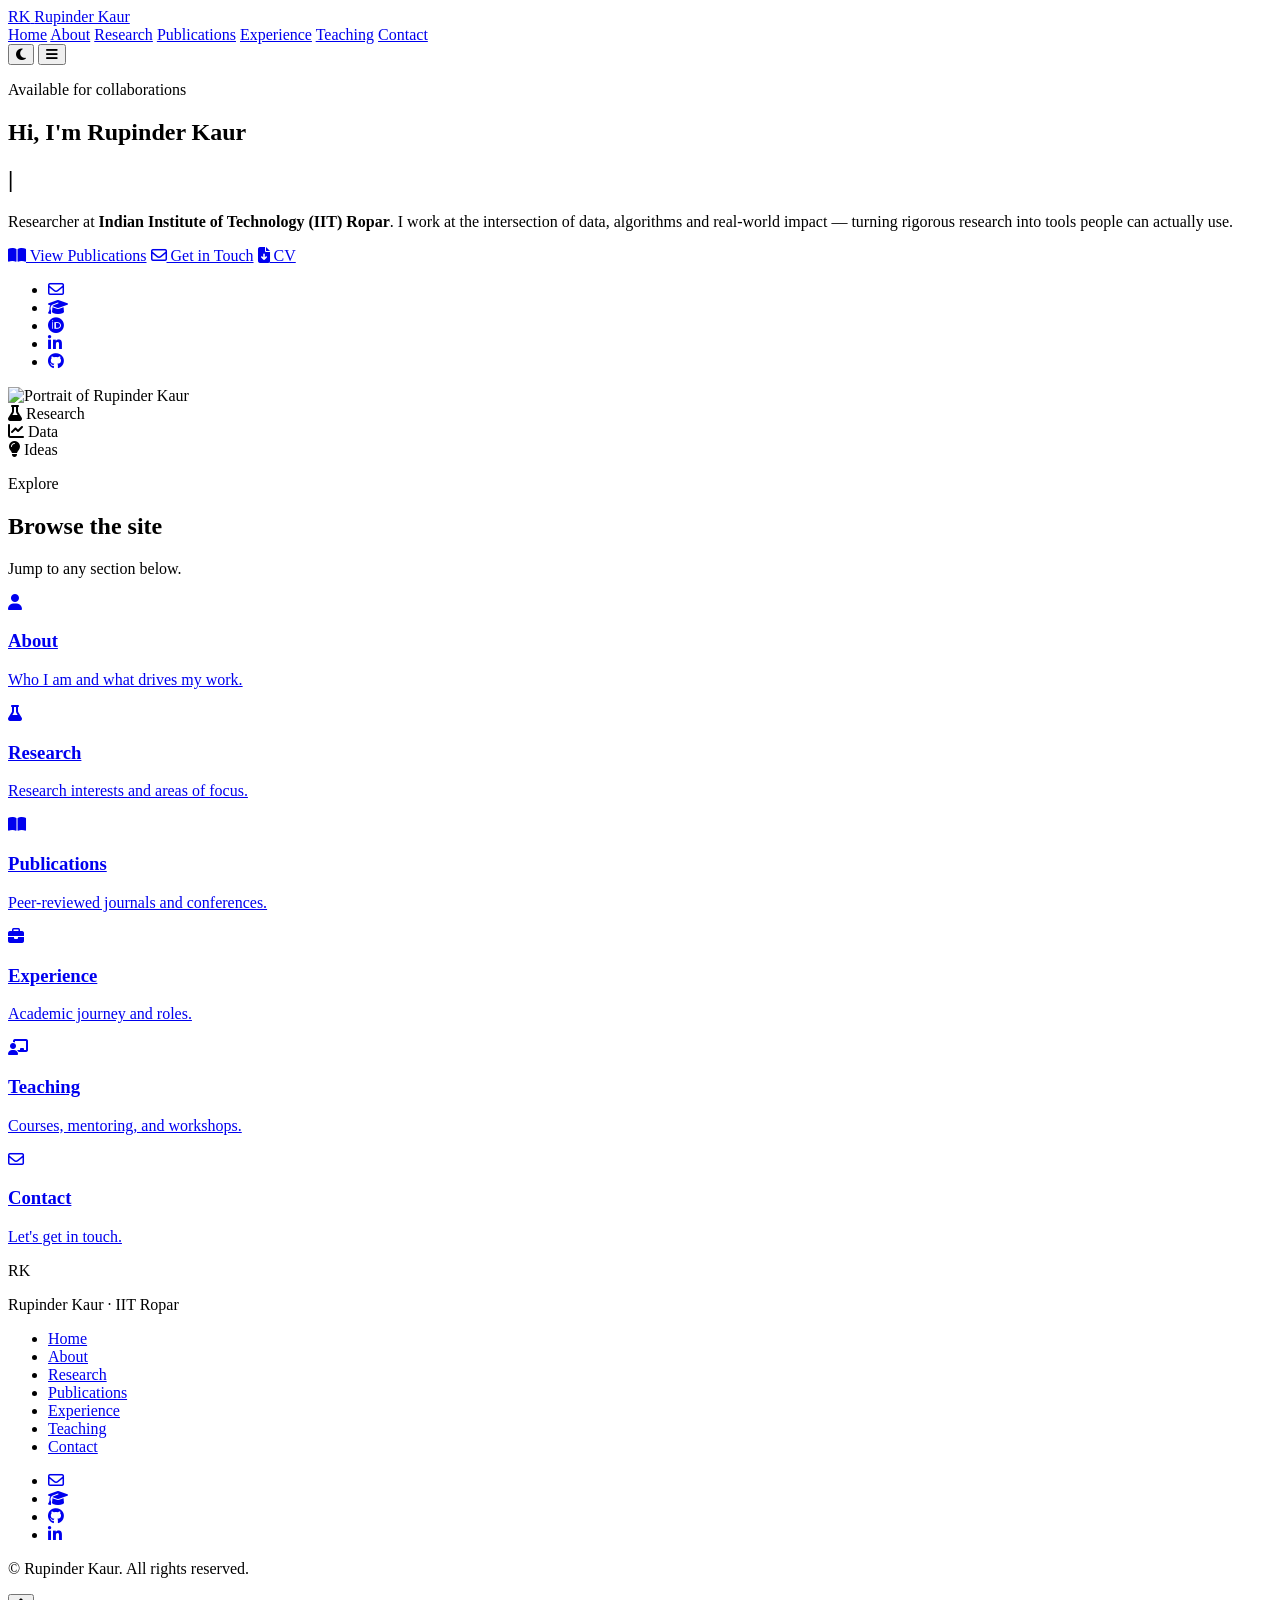
==== index.html @ 6a8b0ad9 "Add files via upload" ====
<!DOCTYPE html>
<html lang="en">
<head>
  <meta charset="UTF-8" />
  <meta name="viewport" content="width=device-width, initial-scale=1.0" />
  <meta name="description" content="Rupinder Kaur — Researcher at IIT Ropar. Home page." />
  <meta name="author" content="Rupinder Kaur" />
  <meta name="theme-color" content="#0b1220" />
  <title>Rupinder Kaur — Researcher, IIT Ropar</title>

  <link rel="icon" type="image/svg+xml" href="assets/favicon.svg" />
  <link rel="preconnect" href="https://fonts.googleapis.com" />
  <link rel="preconnect" href="https://fonts.gstatic.com" crossorigin />
  <link href="https://fonts.googleapis.com/css2?family=Inter:wght@300;400;500;600;700;800&family=Space+Grotesk:wght@500;600;700&family=JetBrains+Mono:wght@400;500&display=swap" rel="stylesheet" />
  <link rel="stylesheet" href="https://cdnjs.cloudflare.com/ajax/libs/font-awesome/6.5.1/css/all.min.css" />
  <link rel="stylesheet" href="css/style.css" />
</head>
<body data-page="home">
  <div class="bg-orbs" aria-hidden="true">
    <span class="orb orb-1"></span>
    <span class="orb orb-2"></span>
    <span class="orb orb-3"></span>
  </div>

  <header class="navbar" id="navbar">
    <div class="nav-container">
      <a href="index.html" class="brand">
        <span class="brand-mark">RK</span>
        <span class="brand-text">Rupinder&nbsp;Kaur</span>
      </a>
      <nav class="nav-links" id="navLinks" aria-label="Primary">
        <a href="index.html" class="nav-link active">Home</a>
        <a href="about.html" class="nav-link">About</a>
        <a href="research.html" class="nav-link">Research</a>
        <a href="publications.html" class="nav-link">Publications</a>
        <a href="experience.html" class="nav-link">Experience</a>
        <a href="teaching.html" class="nav-link">Teaching</a>
        <a href="contact.html" class="nav-link">Contact</a>
      </nav>
      <div class="nav-actions">
        <button class="icon-btn" id="themeToggle" aria-label="Toggle theme" title="Toggle theme">
          <i class="fa-solid fa-moon"></i>
        </button>
        <button class="icon-btn menu-btn" id="menuBtn" aria-label="Open menu" aria-expanded="false">
          <i class="fa-solid fa-bars"></i>
        </button>
      </div>
    </div>
  </header>

  <main>
    <section id="home" class="hero">
      <div class="hero-inner">
        <div class="hero-text" data-animate="fade-up">
          <p class="eyebrow"><span class="dot"></span> Available for collaborations</p>
          <h1 class="hero-title">Hi, I'm <span class="gradient-text">Rupinder Kaur</span></h1>
          <h2 class="hero-role"><span id="typed"></span><span class="cursor">|</span></h2>
          <p class="hero-desc">
            Researcher at <strong>Indian Institute of Technology (IIT) Ropar</strong>.
            I work at the intersection of data, algorithms and real-world impact —
            turning rigorous research into tools people can actually use.
          </p>
          <div class="hero-cta">
            <a href="publications.html" class="btn btn-primary"><i class="fa-solid fa-book-open"></i> View Publications</a>
            <a href="contact.html" class="btn btn-ghost"><i class="fa-regular fa-envelope"></i> Get in Touch</a>
            <a href="assets/cv.pdf" class="btn btn-ghost" target="_blank" rel="noopener"><i class="fa-solid fa-file-arrow-down"></i> CV</a>
          </div>
          <ul class="hero-socials" aria-label="Social links">
            <li><a href="mailto:rupinder.kaur@iitrpr.ac.in" aria-label="Email"><i class="fa-regular fa-envelope"></i></a></li>
            <li><a href="https://scholar.google.com/" target="_blank" rel="noopener" aria-label="Google Scholar"><i class="fa-solid fa-graduation-cap"></i></a></li>
            <li><a href="https://orcid.org/" target="_blank" rel="noopener" aria-label="ORCID"><i class="fa-brands fa-orcid"></i></a></li>
            <li><a href="https://www.linkedin.com/" target="_blank" rel="noopener" aria-label="LinkedIn"><i class="fa-brands fa-linkedin-in"></i></a></li>
            <li><a href="https://github.com/rupiinder-kaur" target="_blank" rel="noopener" aria-label="GitHub"><i class="fa-brands fa-github"></i></a></li>
          </ul>
        </div>
        <div class="hero-visual" data-animate="fade-left">
          <div class="avatar-wrap">
            <div class="avatar-ring"></div>
            <div class="avatar">
              <img src="assets/profile.svg" alt="Portrait of Rupinder Kaur" />
            </div>
            <div class="floating-badge badge-1"><i class="fa-solid fa-flask"></i> Research</div>
            <div class="floating-badge badge-2"><i class="fa-solid fa-chart-line"></i> Data</div>
            <div class="floating-badge badge-3"><i class="fa-solid fa-lightbulb"></i> Ideas</div>
          </div>
        </div>
      </div>
      <a href="about.html" class="scroll-indicator" aria-label="Go to About"><span></span></a>
    </section>

    <section class="section">
      <div class="container">
        <header class="section-head" data-animate="fade-up">
          <p class="section-eyebrow">Explore</p>
          <h2 class="section-title">Browse the site</h2>
          <p class="section-sub">Jump to any section below.</p>
        </header>
        <div class="cards-grid">
          <a class="card nav-card" href="about.html" data-animate="fade-up">
            <div class="card-icon"><i class="fa-solid fa-user"></i></div>
            <h3>About</h3>
            <p>Who I am and what drives my work.</p>
          </a>
          <a class="card nav-card" href="research.html" data-animate="fade-up" data-delay="80">
            <div class="card-icon"><i class="fa-solid fa-flask"></i></div>
            <h3>Research</h3>
            <p>Research interests and areas of focus.</p>
          </a>
          <a class="card nav-card" href="publications.html" data-animate="fade-up" data-delay="160">
            <div class="card-icon"><i class="fa-solid fa-book-open"></i></div>
            <h3>Publications</h3>
            <p>Peer-reviewed journals and conferences.</p>
          </a>
          <a class="card nav-card" href="experience.html" data-animate="fade-up" data-delay="240">
            <div class="card-icon"><i class="fa-solid fa-briefcase"></i></div>
            <h3>Experience</h3>
            <p>Academic journey and roles.</p>
          </a>
          <a class="card nav-card" href="teaching.html" data-animate="fade-up" data-delay="320">
            <div class="card-icon"><i class="fa-solid fa-chalkboard-user"></i></div>
            <h3>Teaching</h3>
            <p>Courses, mentoring, and workshops.</p>
          </a>
          <a class="card nav-card" href="contact.html" data-animate="fade-up" data-delay="400">
            <div class="card-icon"><i class="fa-regular fa-envelope"></i></div>
            <h3>Contact</h3>
            <p>Let's get in touch.</p>
          </a>
        </div>
      </div>
    </section>
  </main>

  <footer class="footer">
    <div class="container footer-inner">
      <div class="footer-brand">
        <span class="brand-mark">RK</span>
        <p>Rupinder Kaur · IIT Ropar</p>
      </div>
      <ul class="footer-links">
        <li><a href="index.html">Home</a></li>
        <li><a href="about.html">About</a></li>
        <li><a href="research.html">Research</a></li>
        <li><a href="publications.html">Publications</a></li>
        <li><a href="experience.html">Experience</a></li>
        <li><a href="teaching.html">Teaching</a></li>
        <li><a href="contact.html">Contact</a></li>
      </ul>
      <ul class="footer-socials" aria-label="Social">
        <li><a href="mailto:rupinder.kaur@iitrpr.ac.in" aria-label="Email"><i class="fa-regular fa-envelope"></i></a></li>
        <li><a href="https://scholar.google.com/" target="_blank" rel="noopener" aria-label="Google Scholar"><i class="fa-solid fa-graduation-cap"></i></a></li>
        <li><a href="https://github.com/rupiinder-kaur" target="_blank" rel="noopener" aria-label="GitHub"><i class="fa-brands fa-github"></i></a></li>
        <li><a href="https://www.linkedin.com/" target="_blank" rel="noopener" aria-label="LinkedIn"><i class="fa-brands fa-linkedin-in"></i></a></li>
      </ul>
      <p class="copyright">&copy; <span id="year"></span> Rupinder Kaur. All rights reserved.</p>
    </div>
  </footer>

  <button class="to-top" id="toTop" aria-label="Back to top"><i class="fa-solid fa-arrow-up"></i></button>
  <script src="js/main.js"></script>
</body>
</html>
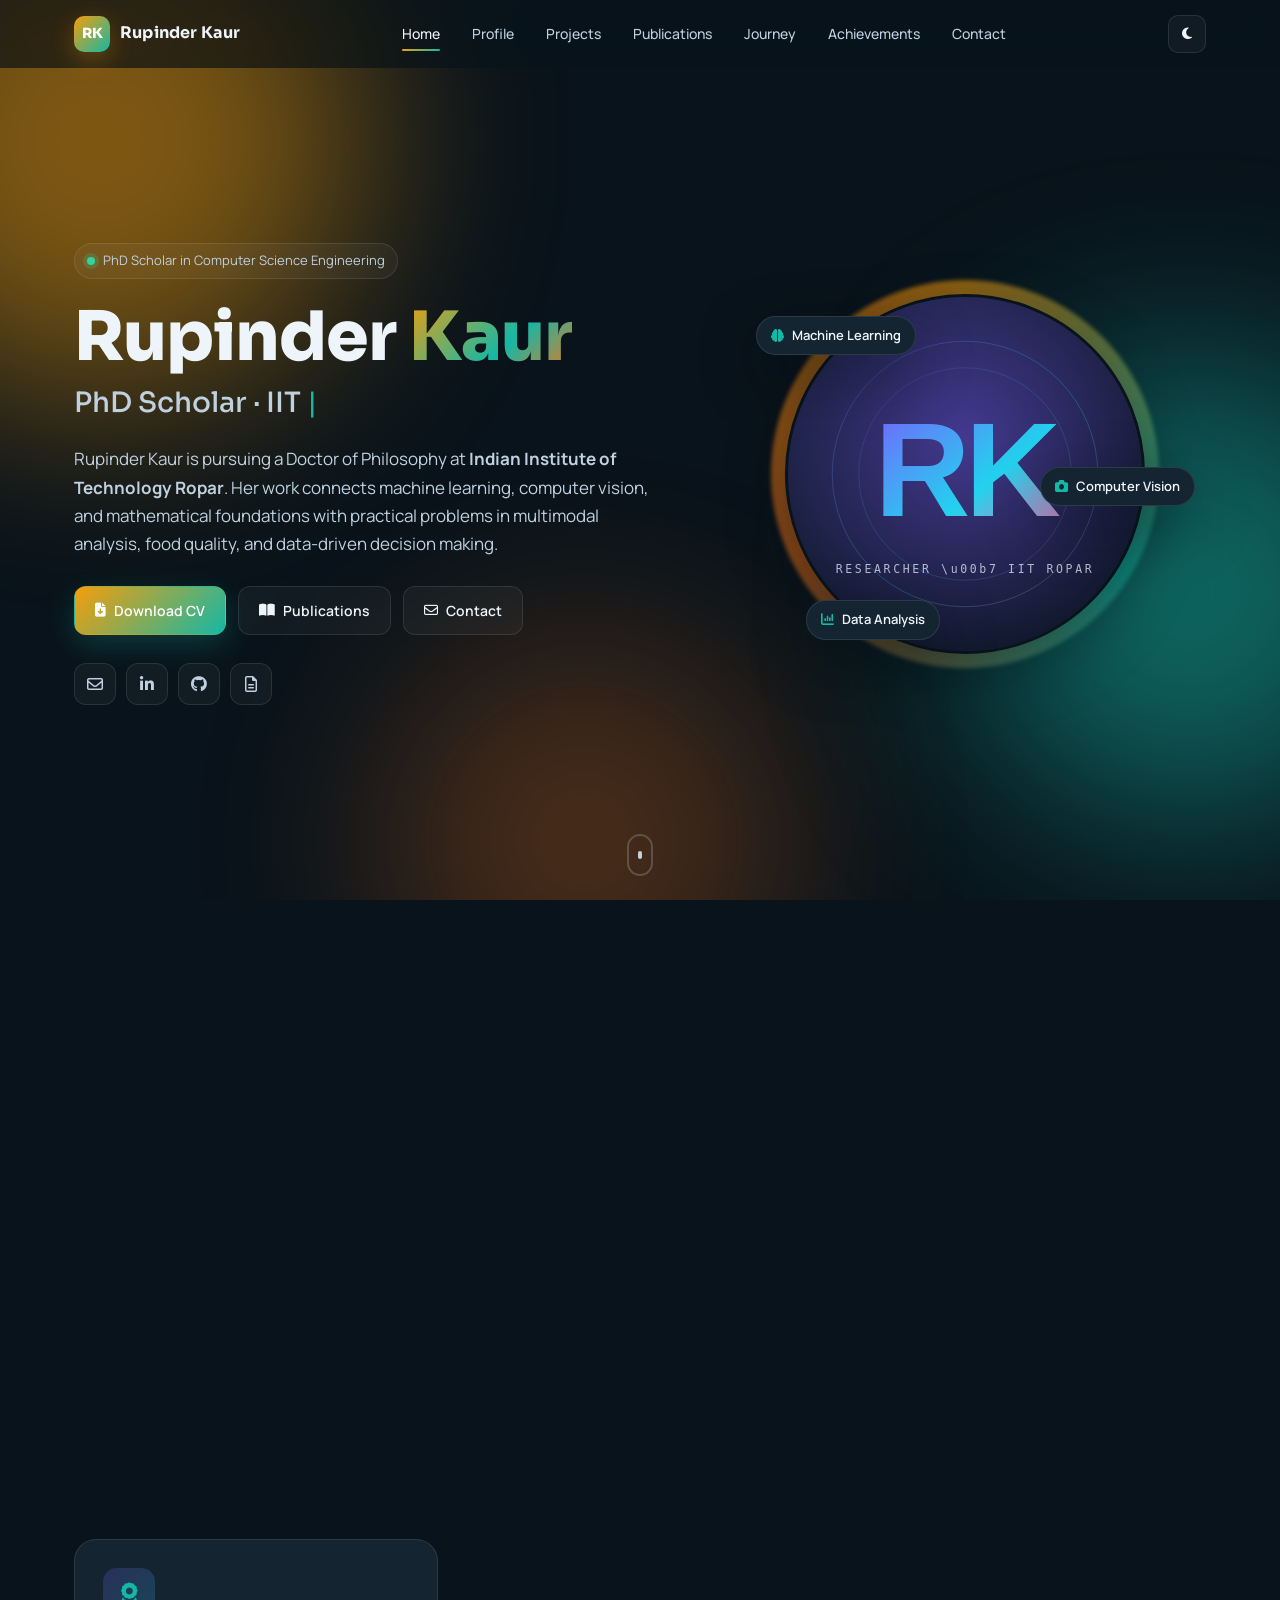
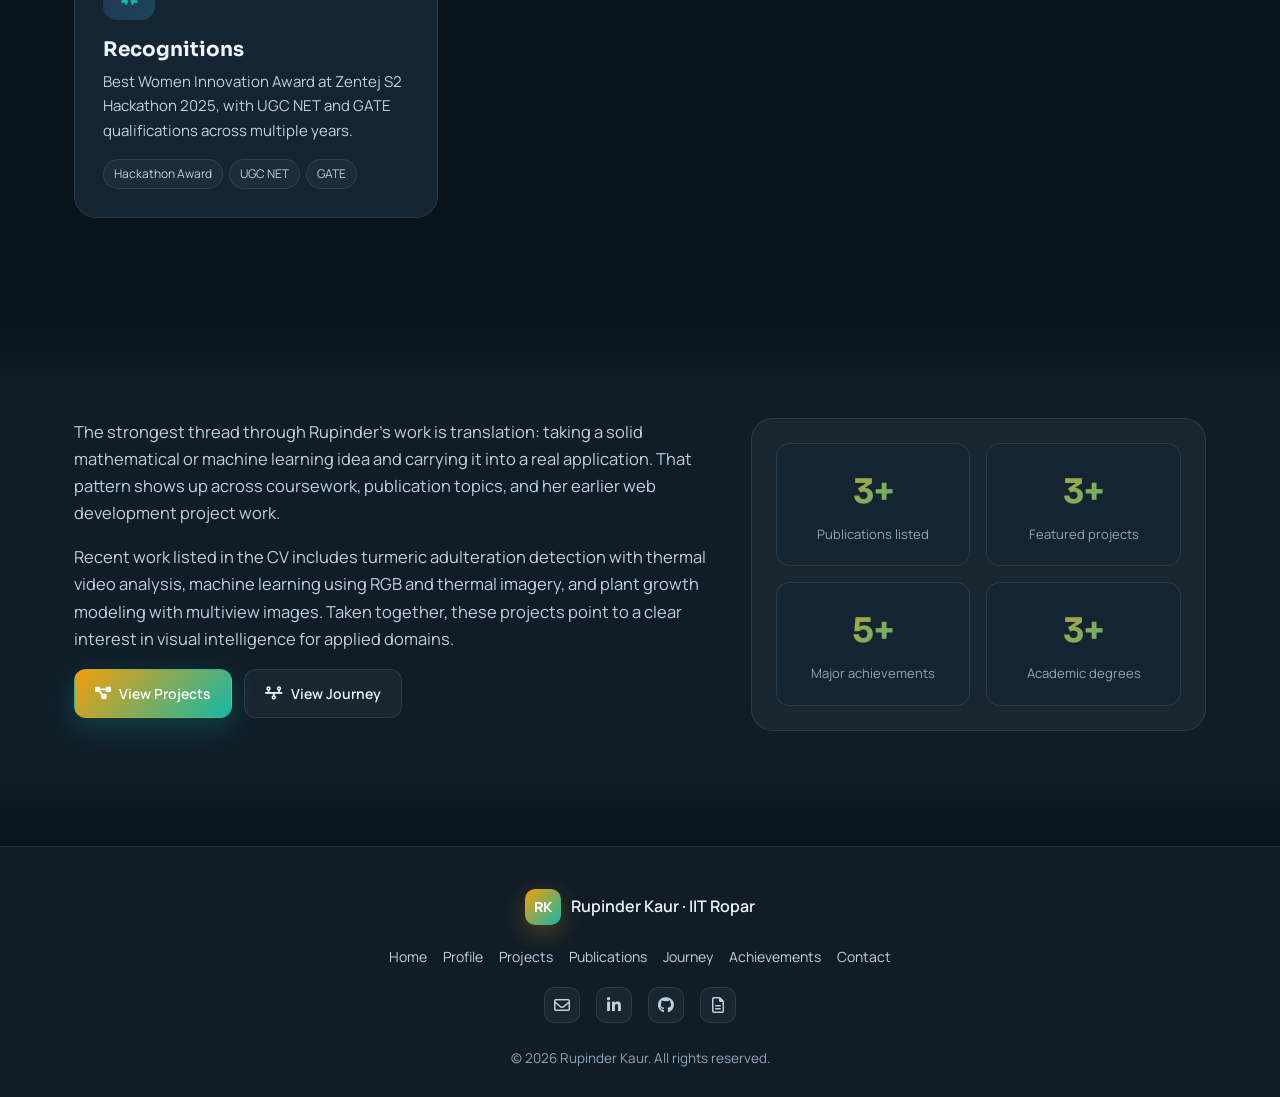
==== commit 0e1bac50: "Rebuild site content from updated CV" ====
--- a/index.html
+++ b/index.html
@@ -1,162 +1,197 @@
-<!DOCTYPE html>
-<html lang="en">
-<head>
-  <meta charset="UTF-8" />
-  <meta name="viewport" content="width=device-width, initial-scale=1.0" />
-  <meta name="description" content="Rupinder Kaur — Researcher at IIT Ropar. Home page." />
-  <meta name="author" content="Rupinder Kaur" />
-  <meta name="theme-color" content="#0b1220" />
-  <title>Rupinder Kaur — Researcher, IIT Ropar</title>
-
-  <link rel="icon" type="image/svg+xml" href="assets/favicon.svg" />
-  <link rel="preconnect" href="https://fonts.googleapis.com" />
-  <link rel="preconnect" href="https://fonts.gstatic.com" crossorigin />
-  <link href="https://fonts.googleapis.com/css2?family=Inter:wght@300;400;500;600;700;800&family=Space+Grotesk:wght@500;600;700&family=JetBrains+Mono:wght@400;500&display=swap" rel="stylesheet" />
-  <link rel="stylesheet" href="https://cdnjs.cloudflare.com/ajax/libs/font-awesome/6.5.1/css/all.min.css" />
-  <link rel="stylesheet" href="css/style.css" />
-</head>
-<body data-page="home">
-  <div class="bg-orbs" aria-hidden="true">
-    <span class="orb orb-1"></span>
-    <span class="orb orb-2"></span>
-    <span class="orb orb-3"></span>
-  </div>
-
-  <header class="navbar" id="navbar">
-    <div class="nav-container">
-      <a href="index.html" class="brand">
-        <span class="brand-mark">RK</span>
-        <span class="brand-text">Rupinder&nbsp;Kaur</span>
-      </a>
-      <nav class="nav-links" id="navLinks" aria-label="Primary">
-        <a href="index.html" class="nav-link active">Home</a>
-        <a href="about.html" class="nav-link">About</a>
-        <a href="research.html" class="nav-link">Research</a>
-        <a href="publications.html" class="nav-link">Publications</a>
-        <a href="experience.html" class="nav-link">Experience</a>
-        <a href="teaching.html" class="nav-link">Teaching</a>
-        <a href="contact.html" class="nav-link">Contact</a>
-      </nav>
-      <div class="nav-actions">
-        <button class="icon-btn" id="themeToggle" aria-label="Toggle theme" title="Toggle theme">
-          <i class="fa-solid fa-moon"></i>
-        </button>
-        <button class="icon-btn menu-btn" id="menuBtn" aria-label="Open menu" aria-expanded="false">
-          <i class="fa-solid fa-bars"></i>
-        </button>
-      </div>
-    </div>
-  </header>
-
-  <main>
-    <section id="home" class="hero">
-      <div class="hero-inner">
-        <div class="hero-text" data-animate="fade-up">
-          <p class="eyebrow"><span class="dot"></span> Available for collaborations</p>
-          <h1 class="hero-title">Hi, I'm <span class="gradient-text">Rupinder Kaur</span></h1>
-          <h2 class="hero-role"><span id="typed"></span><span class="cursor">|</span></h2>
-          <p class="hero-desc">
-            Researcher at <strong>Indian Institute of Technology (IIT) Ropar</strong>.
-            I work at the intersection of data, algorithms and real-world impact —
-            turning rigorous research into tools people can actually use.
-          </p>
-          <div class="hero-cta">
-            <a href="publications.html" class="btn btn-primary"><i class="fa-solid fa-book-open"></i> View Publications</a>
-            <a href="contact.html" class="btn btn-ghost"><i class="fa-regular fa-envelope"></i> Get in Touch</a>
-            <a href="assets/cv.pdf" class="btn btn-ghost" target="_blank" rel="noopener"><i class="fa-solid fa-file-arrow-down"></i> CV</a>
-          </div>
-          <ul class="hero-socials" aria-label="Social links">
-            <li><a href="mailto:rupinder.kaur@iitrpr.ac.in" aria-label="Email"><i class="fa-regular fa-envelope"></i></a></li>
-            <li><a href="https://scholar.google.com/" target="_blank" rel="noopener" aria-label="Google Scholar"><i class="fa-solid fa-graduation-cap"></i></a></li>
-            <li><a href="https://orcid.org/" target="_blank" rel="noopener" aria-label="ORCID"><i class="fa-brands fa-orcid"></i></a></li>
-            <li><a href="https://www.linkedin.com/" target="_blank" rel="noopener" aria-label="LinkedIn"><i class="fa-brands fa-linkedin-in"></i></a></li>
-            <li><a href="https://github.com/rupiinder-kaur" target="_blank" rel="noopener" aria-label="GitHub"><i class="fa-brands fa-github"></i></a></li>
-          </ul>
-        </div>
-        <div class="hero-visual" data-animate="fade-left">
-          <div class="avatar-wrap">
-            <div class="avatar-ring"></div>
-            <div class="avatar">
-              <img src="assets/profile.svg" alt="Portrait of Rupinder Kaur" />
-            </div>
-            <div class="floating-badge badge-1"><i class="fa-solid fa-flask"></i> Research</div>
-            <div class="floating-badge badge-2"><i class="fa-solid fa-chart-line"></i> Data</div>
-            <div class="floating-badge badge-3"><i class="fa-solid fa-lightbulb"></i> Ideas</div>
-          </div>
-        </div>
-      </div>
-      <a href="about.html" class="scroll-indicator" aria-label="Go to About"><span></span></a>
-    </section>
-
-    <section class="section">
-      <div class="container">
-        <header class="section-head" data-animate="fade-up">
-          <p class="section-eyebrow">Explore</p>
-          <h2 class="section-title">Browse the site</h2>
-          <p class="section-sub">Jump to any section below.</p>
-        </header>
-        <div class="cards-grid">
-          <a class="card nav-card" href="about.html" data-animate="fade-up">
-            <div class="card-icon"><i class="fa-solid fa-user"></i></div>
-            <h3>About</h3>
-            <p>Who I am and what drives my work.</p>
-          </a>
-          <a class="card nav-card" href="research.html" data-animate="fade-up" data-delay="80">
-            <div class="card-icon"><i class="fa-solid fa-flask"></i></div>
-            <h3>Research</h3>
-            <p>Research interests and areas of focus.</p>
-          </a>
-          <a class="card nav-card" href="publications.html" data-animate="fade-up" data-delay="160">
-            <div class="card-icon"><i class="fa-solid fa-book-open"></i></div>
-            <h3>Publications</h3>
-            <p>Peer-reviewed journals and conferences.</p>
-          </a>
-          <a class="card nav-card" href="experience.html" data-animate="fade-up" data-delay="240">
-            <div class="card-icon"><i class="fa-solid fa-briefcase"></i></div>
-            <h3>Experience</h3>
-            <p>Academic journey and roles.</p>
-          </a>
-          <a class="card nav-card" href="teaching.html" data-animate="fade-up" data-delay="320">
-            <div class="card-icon"><i class="fa-solid fa-chalkboard-user"></i></div>
-            <h3>Teaching</h3>
-            <p>Courses, mentoring, and workshops.</p>
-          </a>
-          <a class="card nav-card" href="contact.html" data-animate="fade-up" data-delay="400">
-            <div class="card-icon"><i class="fa-regular fa-envelope"></i></div>
-            <h3>Contact</h3>
-            <p>Let's get in touch.</p>
-          </a>
-        </div>
-      </div>
-    </section>
-  </main>
-
-  <footer class="footer">
-    <div class="container footer-inner">
-      <div class="footer-brand">
-        <span class="brand-mark">RK</span>
-        <p>Rupinder Kaur · IIT Ropar</p>
-      </div>
-      <ul class="footer-links">
-        <li><a href="index.html">Home</a></li>
-        <li><a href="about.html">About</a></li>
-        <li><a href="research.html">Research</a></li>
-        <li><a href="publications.html">Publications</a></li>
-        <li><a href="experience.html">Experience</a></li>
-        <li><a href="teaching.html">Teaching</a></li>
-        <li><a href="contact.html">Contact</a></li>
-      </ul>
-      <ul class="footer-socials" aria-label="Social">
-        <li><a href="mailto:rupinder.kaur@iitrpr.ac.in" aria-label="Email"><i class="fa-regular fa-envelope"></i></a></li>
-        <li><a href="https://scholar.google.com/" target="_blank" rel="noopener" aria-label="Google Scholar"><i class="fa-solid fa-graduation-cap"></i></a></li>
-        <li><a href="https://github.com/rupiinder-kaur" target="_blank" rel="noopener" aria-label="GitHub"><i class="fa-brands fa-github"></i></a></li>
-        <li><a href="https://www.linkedin.com/" target="_blank" rel="noopener" aria-label="LinkedIn"><i class="fa-brands fa-linkedin-in"></i></a></li>
-      </ul>
-      <p class="copyright">&copy; <span id="year"></span> Rupinder Kaur. All rights reserved.</p>
-    </div>
-  </footer>
-
-  <button class="to-top" id="toTop" aria-label="Back to top"><i class="fa-solid fa-arrow-up"></i></button>
-  <script src="js/main.js"></script>
-</body>
-</html>
+<!DOCTYPE html>
+<html lang="en">
+<head>
+  <meta charset="UTF-8" />
+  <meta name="viewport" content="width=device-width, initial-scale=1.0" />
+  <meta name="description" content="Rupinder Kaur - PhD scholar in Computer Science Engineering at IIT Ropar." />
+  <meta name="author" content="Rupinder Kaur" />
+  <meta name="theme-color" content="#09131b" />
+  <title>Rupinder Kaur - IIT Ropar</title>
+
+  <link rel="icon" type="image/svg+xml" href="assets/favicon.svg" />
+  <link rel="preconnect" href="https://fonts.googleapis.com" />
+  <link rel="preconnect" href="https://fonts.gstatic.com" crossorigin />
+  <link href="https://fonts.googleapis.com/css2?family=IBM+Plex+Mono:wght@400;500&family=Manrope:wght@400;500;600;700;800&family=Sora:wght@500;600;700;800&display=swap" rel="stylesheet" />
+  <link rel="stylesheet" href="https://cdnjs.cloudflare.com/ajax/libs/font-awesome/6.5.1/css/all.min.css" />
+  <link rel="stylesheet" href="css/style.css" />
+</head>
+<body data-page="home">
+  <div class="bg-orbs" aria-hidden="true">
+    <span class="orb orb-1"></span>
+    <span class="orb orb-2"></span>
+    <span class="orb orb-3"></span>
+  </div>
+
+  <header class="navbar" id="navbar">
+    <div class="nav-container">
+      <a href="index.html" class="brand">
+        <span class="brand-mark">RK</span>
+        <span class="brand-text">Rupinder&nbsp;Kaur</span>
+      </a>
+      <nav class="nav-links" id="navLinks" aria-label="Primary">
+        <a href="index.html" class="nav-link active">Home</a>
+        <a href="about.html" class="nav-link">Profile</a>
+        <a href="research.html" class="nav-link">Projects</a>
+        <a href="publications.html" class="nav-link">Publications</a>
+        <a href="experience.html" class="nav-link">Journey</a>
+        <a href="teaching.html" class="nav-link">Achievements</a>
+        <a href="contact.html" class="nav-link">Contact</a>
+      </nav>
+      <div class="nav-actions">
+        <button class="icon-btn" id="themeToggle" aria-label="Toggle theme" title="Toggle theme">
+          <i class="fa-solid fa-moon"></i>
+        </button>
+        <button class="icon-btn menu-btn" id="menuBtn" aria-label="Open menu" aria-expanded="false">
+          <i class="fa-solid fa-bars"></i>
+        </button>
+      </div>
+    </div>
+  </header>
+
+  <main>
+    <section id="home" class="hero">
+      <div class="hero-inner">
+        <div class="hero-text" data-animate="fade-up">
+          <p class="eyebrow"><span class="dot"></span> PhD Scholar in Computer Science Engineering</p>
+          <h1 class="hero-title">Rupinder <span class="gradient-text">Kaur</span></h1>
+          <h2 class="hero-role"><span id="typed"></span><span class="cursor">|</span></h2>
+          <p class="hero-desc">
+            Rupinder Kaur is pursuing a Doctor of Philosophy at <strong>Indian Institute of Technology Ropar</strong>.
+            Her work connects machine learning, computer vision, and mathematical foundations with practical problems
+            in multimodal analysis, food quality, and data-driven decision making.
+          </p>
+          <div class="hero-cta">
+            <a href="docs/CV.pdf" class="btn btn-primary" target="_blank" rel="noopener"><i class="fa-solid fa-file-arrow-down"></i> Download CV</a>
+            <a href="publications.html" class="btn btn-ghost"><i class="fa-solid fa-book-open"></i> Publications</a>
+            <a href="contact.html" class="btn btn-ghost"><i class="fa-regular fa-envelope"></i> Contact</a>
+          </div>
+          <ul class="hero-socials" aria-label="Social links">
+            <li><a href="mailto:rupinder.kaur@iitrpr.ac.in" aria-label="Email"><i class="fa-regular fa-envelope"></i></a></li>
+            <li><a href="https://www.linkedin.com/in/rupinder-kaur-432367361/" target="_blank" rel="noopener" aria-label="LinkedIn"><i class="fa-brands fa-linkedin-in"></i></a></li>
+            <li><a href="https://github.com/rupiinder-kaur" target="_blank" rel="noopener" aria-label="GitHub"><i class="fa-brands fa-github"></i></a></li>
+            <li><a href="docs/CV.pdf" target="_blank" rel="noopener" aria-label="Curriculum Vitae"><i class="fa-regular fa-file-lines"></i></a></li>
+          </ul>
+        </div>
+        <div class="hero-visual" data-animate="fade-left">
+          <div class="avatar-wrap">
+            <div class="avatar-ring"></div>
+            <div class="avatar">
+              <img src="assets/profile.svg" alt="Portrait of Rupinder Kaur" />
+            </div>
+            <div class="floating-badge badge-1"><i class="fa-solid fa-brain"></i> Machine Learning</div>
+            <div class="floating-badge badge-2"><i class="fa-solid fa-camera"></i> Computer Vision</div>
+            <div class="floating-badge badge-3"><i class="fa-solid fa-chart-column"></i> Data Analysis</div>
+          </div>
+        </div>
+      </div>
+      <a href="about.html" class="scroll-indicator" aria-label="Go to Profile"><span></span></a>
+    </section>
+
+    <section class="section">
+      <div class="container">
+        <header class="section-head" data-animate="fade-up">
+          <p class="section-eyebrow">Snapshot</p>
+          <h2 class="section-title">A CV-driven academic profile</h2>
+          <p class="section-sub">The site now reflects the projects, publications, education, and achievements listed in the updated curriculum vitae.</p>
+        </header>
+        <div class="cards-grid">
+          <article class="card" data-animate="fade-up">
+            <div class="card-icon"><i class="fa-solid fa-microscope"></i></div>
+            <h3>Research focus</h3>
+            <p>Machine learning, computer vision, multimodal thermal and RGB analysis, and mathematically grounded data methods.</p>
+            <ul class="chips"><li>ML</li><li>Vision</li><li>Thermal Imaging</li></ul>
+          </article>
+          <article class="card" data-animate="fade-up" data-delay="80">
+            <div class="card-icon"><i class="fa-solid fa-graduation-cap"></i></div>
+            <h3>Current academic stage</h3>
+            <p>Doctor of Philosophy in Computer Science Engineering at IIT Ropar, building on prior degrees in information technology and computer science.</p>
+            <ul class="chips"><li>PhD</li><li>IIT Ropar</li><li>2023-Present</li></ul>
+          </article>
+          <article class="card" data-animate="fade-up" data-delay="160">
+            <div class="card-icon"><i class="fa-solid fa-book-open-reader"></i></div>
+            <h3>Publication footprint</h3>
+            <p>Three listed publications spanning ACM workshop proceedings, ACM Multimedia, and a Springer volume on agricultural-centric computation.</p>
+            <ul class="chips"><li>ACM</li><li>Springer</li><li>2025</li></ul>
+          </article>
+          <article class="card" data-animate="fade-up" data-delay="240">
+            <div class="card-icon"><i class="fa-solid fa-award"></i></div>
+            <h3>Recognitions</h3>
+            <p>Best Women Innovation Award at Zentej S2 Hackathon 2025, with UGC NET and GATE qualifications across multiple years.</p>
+            <ul class="chips"><li>Hackathon Award</li><li>UGC NET</li><li>GATE</li></ul>
+          </article>
+        </div>
+      </div>
+    </section>
+
+    <section class="section section-alt">
+      <div class="container">
+        <div class="about-grid">
+          <div class="about-text" data-animate="fade-up">
+            <p>
+              The strongest thread through Rupinder's work is translation: taking a solid mathematical or machine
+              learning idea and carrying it into a real application. That pattern shows up across coursework,
+              publication topics, and her earlier web development project work.
+            </p>
+            <p>
+              Recent work listed in the CV includes turmeric adulteration detection with thermal video analysis,
+              machine learning using RGB and thermal imagery, and plant growth modeling with multiview images.
+              Taken together, these projects point to a clear interest in visual intelligence for applied domains.
+            </p>
+            <div class="hero-cta">
+              <a href="research.html" class="btn btn-primary"><i class="fa-solid fa-diagram-project"></i> View Projects</a>
+              <a href="experience.html" class="btn btn-ghost"><i class="fa-solid fa-timeline"></i> View Journey</a>
+            </div>
+          </div>
+
+          <aside class="about-stats" data-animate="fade-up" data-delay="120">
+            <div class="stat-card">
+              <div class="stat-num" data-count="3">0</div>
+              <div class="stat-label">Publications listed</div>
+            </div>
+            <div class="stat-card">
+              <div class="stat-num" data-count="3">0</div>
+              <div class="stat-label">Featured projects</div>
+            </div>
+            <div class="stat-card">
+              <div class="stat-num" data-count="5">0</div>
+              <div class="stat-label">Major achievements</div>
+            </div>
+            <div class="stat-card">
+              <div class="stat-num" data-count="3">0</div>
+              <div class="stat-label">Academic degrees</div>
+            </div>
+          </aside>
+        </div>
+      </div>
+    </section>
+  </main>
+
+  <footer class="footer">
+    <div class="container footer-inner">
+      <div class="footer-brand">
+        <span class="brand-mark">RK</span>
+        <p>Rupinder Kaur · IIT Ropar</p>
+      </div>
+      <ul class="footer-links">
+        <li><a href="index.html">Home</a></li>
+        <li><a href="about.html">Profile</a></li>
+        <li><a href="research.html">Projects</a></li>
+        <li><a href="publications.html">Publications</a></li>
+        <li><a href="experience.html">Journey</a></li>
+        <li><a href="teaching.html">Achievements</a></li>
+        <li><a href="contact.html">Contact</a></li>
+      </ul>
+      <ul class="footer-socials" aria-label="Social">
+        <li><a href="mailto:rupinder.kaur@iitrpr.ac.in" aria-label="Email"><i class="fa-regular fa-envelope"></i></a></li>
+        <li><a href="https://www.linkedin.com/in/rupinder-kaur-432367361/" target="_blank" rel="noopener" aria-label="LinkedIn"><i class="fa-brands fa-linkedin-in"></i></a></li>
+        <li><a href="https://github.com/rupiinder-kaur" target="_blank" rel="noopener" aria-label="GitHub"><i class="fa-brands fa-github"></i></a></li>
+        <li><a href="docs/CV.pdf" target="_blank" rel="noopener" aria-label="CV"><i class="fa-regular fa-file-lines"></i></a></li>
+      </ul>
+      <p class="copyright">&copy; <span id="year"></span> Rupinder Kaur. All rights reserved.</p>
+    </div>
+  </footer>
+
+  <button class="to-top" id="toTop" aria-label="Back to top"><i class="fa-solid fa-arrow-up"></i></button>
+  <script src="js/main.js"></script>
+</body>
+</html>
--- a/css/style.css
+++ b/css/style.css
@@ -0,0 +1,504 @@
+/* ============================================================
+   Rupinder Kaur — Researcher Website
+   ============================================================ */
+
+:root {
+  --bg:            #09131b;
+  --bg-soft:       #101d27;
+  --bg-elev:       #152431;
+  --surface:       rgba(255, 255, 255, 0.04);
+  --surface-2:     rgba(255, 255, 255, 0.07);
+  --border:        rgba(194, 214, 231, 0.12);
+  --border-strong: rgba(194, 214, 231, 0.24);
+  --text:          #edf4fa;
+  --text-soft:     #bfd0df;
+  --text-muted:    #8fa6b8;
+  --brand:         #f59e0b;
+  --brand-2:       #14b8a6;
+  --accent:        #f97316;
+  --success:       #34d399;
+  --danger:        #f87171;
+  --shadow-lg:     0 20px 60px rgba(3, 12, 19, 0.42);
+  --radius-sm:     8px;
+  --radius:        14px;
+  --radius-lg:     22px;
+  --maxw:          1180px;
+  --nav-h:         68px;
+  --ease:          cubic-bezier(.2,.7,.2,1);
+}
+
+:root[data-theme="light"] {
+  --bg:            #f4f1e8;
+  --bg-soft:       #fbf8f2;
+  --bg-elev:       #fffdf9;
+  --surface:       rgba(9, 19, 27, 0.035);
+  --surface-2:     rgba(9, 19, 27, 0.07);
+  --border:        rgba(9, 19, 27, 0.10);
+  --border-strong: rgba(9, 19, 27, 0.18);
+  --text:          #13212c;
+  --text-soft:     #334a5b;
+  --text-muted:    #63798a;
+  --shadow-lg:     0 18px 40px rgba(40, 54, 68, 0.12);
+}
+
+*, *::before, *::after { box-sizing: border-box; }
+html { scroll-behavior: smooth; scroll-padding-top: var(--nav-h); }
+body {
+  margin: 0;
+  font-family: 'Manrope', system-ui, -apple-system, sans-serif;
+  background: var(--bg);
+  color: var(--text);
+  line-height: 1.65;
+  font-size: 16px;
+  -webkit-font-smoothing: antialiased;
+  overflow-x: hidden;
+}
+img { max-width: 100%; display: block; }
+a { color: var(--brand-2); text-decoration: none; transition: color .2s var(--ease); }
+a:hover { color: var(--brand); }
+h1, h2, h3, h4 { font-family: 'Sora', 'Manrope', sans-serif; line-height: 1.2; margin: 0 0 .5em; color: var(--text); }
+p { margin: 0 0 1em; color: var(--text-soft); }
+ul, ol { margin: 0; padding: 0; list-style: none; }
+
+.container { max-width: var(--maxw); margin: 0 auto; padding: 0 24px; }
+
+.bg-orbs { position: fixed; inset: 0; z-index: -1; overflow: hidden; pointer-events: none; }
+.orb { position: absolute; border-radius: 50%; filter: blur(100px); opacity: .5; will-change: transform; }
+.orb-1 { width: 520px; height: 520px; background: var(--brand); top: -120px; left: -160px; animation: float1 22s ease-in-out infinite; }
+.orb-2 { width: 460px; height: 460px; background: var(--brand-2); top: 40%; right: -140px; animation: float2 26s ease-in-out infinite; }
+.orb-3 { width: 400px; height: 400px; background: var(--accent); bottom: -140px; left: 30%; animation: float3 30s ease-in-out infinite; opacity: .28; }
+:root[data-theme="light"] .orb { opacity: .22; }
+
+@keyframes float1 { 0%,100%{transform:translate(0,0)} 50%{transform:translate(80px,60px)} }
+@keyframes float2 { 0%,100%{transform:translate(0,0)} 50%{transform:translate(-60px,40px)} }
+@keyframes float3 { 0%,100%{transform:translate(0,0)} 50%{transform:translate(40px,-80px)} }
+
+.navbar {
+  position: fixed; top: 0; left: 0; right: 0; z-index: 100;
+  height: var(--nav-h);
+  backdrop-filter: saturate(160%) blur(14px);
+  -webkit-backdrop-filter: saturate(160%) blur(14px);
+  background: color-mix(in oklab, var(--bg) 70%, transparent);
+  border-bottom: 1px solid transparent;
+  transition: border-color .3s var(--ease), background .3s var(--ease);
+}
+.navbar.scrolled { border-bottom-color: var(--border); background: color-mix(in oklab, var(--bg) 85%, transparent); }
+.nav-container {
+  max-width: var(--maxw); height: 100%;
+  margin: 0 auto; padding: 0 24px;
+  display: flex; align-items: center; justify-content: space-between; gap: 16px;
+}
+.brand { display: flex; align-items: center; gap: 10px; color: var(--text); font-family: 'Sora', sans-serif; font-weight: 700; }
+.brand:hover { color: var(--text); }
+.brand-mark {
+  display: grid; place-items: center;
+  width: 36px; height: 36px; border-radius: 10px;
+  background: linear-gradient(135deg, var(--brand), var(--brand-2));
+  color: #fff; font-weight: 800; font-size: 14px;
+  box-shadow: 0 8px 24px rgba(245,158,11,.28);
+}
+.brand-text { font-size: 16px; letter-spacing: .2px; }
+
+.nav-links { display: flex; gap: 4px; }
+.nav-link {
+  color: var(--text-soft); padding: 8px 14px; border-radius: 10px;
+  font-size: 14px; font-weight: 500; transition: all .2s var(--ease);
+  position: relative;
+}
+.nav-link:hover { color: var(--text); background: var(--surface); }
+.nav-link.active { color: var(--text); }
+.nav-link.active::after {
+  content: ""; position: absolute; left: 14px; right: 14px; bottom: 2px; height: 2px;
+  background: linear-gradient(90deg, var(--brand), var(--brand-2));
+  border-radius: 2px;
+}
+
+.nav-actions { display: flex; gap: 8px; }
+.icon-btn {
+  width: 38px; height: 38px; display: grid; place-items: center;
+  border-radius: 10px; border: 1px solid var(--border);
+  background: var(--surface); color: var(--text);
+  cursor: pointer; transition: all .2s var(--ease);
+}
+.icon-btn:hover { background: var(--surface-2); border-color: var(--border-strong); transform: translateY(-1px); }
+.menu-btn { display: none; }
+
+.btn {
+  display: inline-flex; align-items: center; gap: 8px;
+  padding: 12px 20px; border-radius: 12px;
+  font-size: 14px; font-weight: 600; cursor: pointer;
+  transition: all .25s var(--ease); border: 1px solid transparent;
+  white-space: nowrap;
+}
+.btn-primary {
+  color: #fff;
+  background: linear-gradient(135deg, var(--brand), var(--brand-2));
+  box-shadow: 0 10px 30px rgba(20,184,166,.24);
+}
+.btn-primary:hover { transform: translateY(-2px); box-shadow: 0 14px 36px rgba(20,184,166,.34); color: #fff; }
+.btn-ghost { color: var(--text); background: var(--surface); border-color: var(--border); }
+.btn-ghost:hover { background: var(--surface-2); border-color: var(--border-strong); transform: translateY(-2px); color: var(--text); }
+
+.hero {
+  min-height: 100vh; padding: calc(var(--nav-h) + 60px) 0 80px;
+  display: flex; align-items: center; position: relative;
+}
+.hero-inner {
+  max-width: var(--maxw); margin: 0 auto; padding: 0 24px;
+  display: grid; grid-template-columns: 1.1fr .9fr; gap: 60px;
+  align-items: center; width: 100%;
+}
+.eyebrow {
+  display: inline-flex; align-items: center; gap: 8px;
+  padding: 6px 12px; border: 1px solid var(--border);
+  background: var(--surface); border-radius: 999px;
+  font-size: 13px; color: var(--text-soft); margin: 0 0 18px;
+}
+.dot { width: 8px; height: 8px; border-radius: 50%; background: var(--success); box-shadow: 0 0 0 4px rgba(52,211,153,.2); }
+.hero-title { font-size: clamp(40px, 6vw, 68px); font-weight: 800; letter-spacing: -1px; margin-bottom: 8px; }
+.gradient-text {
+  background: linear-gradient(135deg, var(--brand), var(--brand-2) 60%, var(--accent));
+  -webkit-background-clip: text; background-clip: text; -webkit-text-fill-color: transparent;
+}
+.hero-role { font-size: clamp(20px, 2.4vw, 28px); color: var(--text-soft); font-weight: 500; margin-bottom: 20px; min-height: 1.4em; }
+.cursor { color: var(--brand-2); animation: blink 1s steps(2) infinite; font-weight: 400; }
+@keyframes blink { 50% { opacity: 0; } }
+
+.hero-desc { font-size: 17px; max-width: 620px; margin-bottom: 28px; }
+.hero-cta { display: flex; flex-wrap: wrap; gap: 12px; margin-bottom: 28px; }
+.hero-socials { display: flex; gap: 10px; }
+.hero-socials a {
+  width: 42px; height: 42px; display: grid; place-items: center;
+  border-radius: 12px; border: 1px solid var(--border); background: var(--surface);
+  color: var(--text-soft); transition: all .2s var(--ease);
+}
+.hero-socials a:hover {
+  color: var(--text); border-color: var(--brand); background: var(--surface-2);
+  transform: translateY(-2px); box-shadow: 0 10px 24px rgba(20,184,166,.18);
+}
+
+.hero-visual { display: grid; place-items: center; position: relative; }
+.avatar-wrap { position: relative; width: min(360px, 80vw); aspect-ratio: 1; }
+.avatar-ring {
+  position: absolute; inset: -14px; border-radius: 50%;
+  background: conic-gradient(from 0deg, var(--brand), var(--brand-2), var(--accent), var(--brand));
+  filter: blur(2px); opacity: .55; animation: spin 14s linear infinite;
+}
+@keyframes spin { to { transform: rotate(360deg); } }
+.avatar {
+  position: absolute; inset: 0; border-radius: 50%; overflow: hidden;
+  background: var(--bg-elev); border: 3px solid var(--bg);
+  box-shadow: var(--shadow-lg);
+}
+.avatar img { width: 100%; height: 100%; object-fit: cover; }
+
+.floating-badge {
+  position: absolute; padding: 8px 14px; border-radius: 999px;
+  background: var(--bg-elev); border: 1px solid var(--border);
+  color: var(--text); font-size: 13px; font-weight: 600;
+  display: inline-flex; align-items: center; gap: 8px;
+  box-shadow: var(--shadow-lg);
+}
+.floating-badge i { color: var(--brand-2); }
+.badge-1 { top: 6%; left: -8%; animation: bob 5s ease-in-out infinite; }
+.badge-2 { top: 48%; right: -14%; animation: bob 6s ease-in-out infinite .5s; }
+.badge-3 { bottom: 4%; left: 6%; animation: bob 7s ease-in-out infinite 1s; }
+@keyframes bob { 0%,100% { transform: translateY(0); } 50% { transform: translateY(-10px); } }
+
+.scroll-indicator {
+  position: absolute; bottom: 24px; left: 50%; transform: translateX(-50%);
+  width: 26px; height: 42px; border: 2px solid var(--border-strong);
+  border-radius: 14px; display: grid; place-items: center;
+}
+.scroll-indicator span {
+  width: 4px; height: 8px; border-radius: 2px; background: var(--text-soft);
+  animation: drop 1.6s ease-in-out infinite;
+}
+@keyframes drop { 0% { transform: translateY(-8px); opacity: 0; } 40% { opacity: 1; } 100% { transform: translateY(8px); opacity: 0; } }
+
+.section { padding: 100px 0; position: relative; }
+.section-alt { background: linear-gradient(180deg, transparent, var(--bg-soft) 15%, var(--bg-soft) 85%, transparent); }
+.section-head { text-align: center; max-width: 680px; margin: 0 auto 56px; }
+
+.page-header { padding: calc(var(--nav-h) + 80px) 0 30px; text-align: center; position: relative; }
+.page-header::after {
+  content: ""; display: block; width: 64px; height: 3px; margin: 22px auto 0;
+  background: linear-gradient(90deg, var(--brand), var(--brand-2));
+  border-radius: 2px;
+}
+.page-title { font-size: clamp(32px, 5vw, 52px); font-weight: 800; letter-spacing: -1px; margin: 0 0 10px; }
+.page-sub { color: var(--text-muted); font-size: 17px; max-width: 640px; margin: 0 auto; }
+
+.nav-card { display: block; color: inherit; }
+.nav-card:hover { color: inherit; }
+.nav-card h3 { margin-bottom: 6px; }
+.nav-card::after {
+  content: "\2192"; position: absolute; top: 22px; right: 22px;
+  color: var(--text-muted); transition: transform .25s var(--ease), color .25s var(--ease);
+}
+.nav-card:hover::after { transform: translateX(4px); color: var(--brand-2); }
+
+.section-eyebrow {
+  font-family: 'IBM Plex Mono', monospace; font-size: 13px;
+  color: var(--brand-2); margin: 0 0 10px; letter-spacing: 2px;
+}
+.section-title { font-size: clamp(28px, 4vw, 42px); font-weight: 700; letter-spacing: -.5px; }
+.section-sub { color: var(--text-muted); font-size: 17px; }
+
+.about-grid { display: grid; grid-template-columns: 1.4fr 1fr; gap: 40px; align-items: start; }
+.about-text p { font-size: 16.5px; }
+.about-stats {
+  display: grid; grid-template-columns: 1fr 1fr; gap: 16px;
+  padding: 24px; background: var(--surface); border: 1px solid var(--border);
+  border-radius: var(--radius-lg);
+}
+.stat-card {
+  padding: 20px; background: var(--bg-elev); border: 1px solid var(--border);
+  border-radius: var(--radius); text-align: center;
+  transition: transform .2s var(--ease), border-color .2s var(--ease);
+}
+.stat-card:hover { transform: translateY(-3px); border-color: var(--brand); }
+.stat-num {
+  font-family: 'Sora', sans-serif; font-size: 34px; font-weight: 700;
+  background: linear-gradient(135deg, var(--brand), var(--brand-2));
+  -webkit-background-clip: text; background-clip: text; -webkit-text-fill-color: transparent;
+}
+.stat-label { color: var(--text-muted); font-size: 13px; margin-top: 4px; }
+
+.cards-grid { display: grid; grid-template-columns: repeat(auto-fit, minmax(280px, 1fr)); gap: 20px; }
+.card {
+  position: relative; padding: 28px; border-radius: var(--radius-lg);
+  background: var(--bg-elev); border: 1px solid var(--border);
+  transition: transform .25s var(--ease), border-color .25s var(--ease), box-shadow .25s var(--ease);
+  overflow: hidden;
+}
+.card::before {
+  content: ""; position: absolute; inset: 0;
+  background: radial-gradient(600px circle at var(--x,50%) var(--y,50%), rgba(20,184,166,.14), transparent 40%);
+  opacity: 0; transition: opacity .3s var(--ease); pointer-events: none;
+}
+.card:hover { transform: translateY(-6px); border-color: var(--brand); box-shadow: var(--shadow-lg); }
+.card:hover::before { opacity: 1; }
+.card-icon {
+  width: 52px; height: 52px; border-radius: 14px; display: grid; place-items: center;
+  background: linear-gradient(135deg, rgba(124,92,255,.2), rgba(34,211,238,.2));
+  color: var(--brand-2); font-size: 22px; margin-bottom: 18px;
+}
+.card h3 { font-size: 20px; margin-bottom: 8px; }
+.card p { color: var(--text-soft); font-size: 15px; }
+.chips { display: flex; flex-wrap: wrap; gap: 6px; margin-top: 14px; }
+.chips li {
+  font-size: 12px; padding: 4px 10px; border-radius: 999px;
+  background: var(--surface); color: var(--text-soft); border: 1px solid var(--border);
+}
+
+.pub-filters { display: flex; flex-wrap: wrap; gap: 10px; justify-content: center; margin-bottom: 36px; }
+.chip-btn {
+  padding: 8px 18px; border-radius: 999px;
+  background: var(--surface); border: 1px solid var(--border);
+  color: var(--text-soft); font-size: 14px; font-weight: 500; cursor: pointer;
+  transition: all .2s var(--ease);
+}
+.chip-btn:hover { color: var(--text); border-color: var(--border-strong); }
+.chip-btn.is-active {
+  color: #fff; background: linear-gradient(135deg, var(--brand), var(--brand-2));
+  border-color: transparent;
+}
+.pub-list { display: grid; gap: 16px; }
+.pub-item {
+  display: grid; grid-template-columns: 80px 1fr; gap: 20px;
+  padding: 22px 24px; border-radius: var(--radius-lg);
+  background: var(--bg-elev); border: 1px solid var(--border);
+  transition: transform .2s var(--ease), border-color .2s var(--ease);
+}
+.pub-item:hover { transform: translateX(4px); border-color: var(--brand); }
+.pub-item.hidden { display: none; }
+.pub-year {
+  font-family: 'IBM Plex Mono', monospace; font-size: 14px; font-weight: 600;
+  color: var(--brand-2); padding-top: 4px;
+}
+.pub-title { font-size: 17px; margin-bottom: 6px; }
+.pub-authors { color: var(--text-soft); font-size: 14.5px; margin-bottom: 4px; }
+.pub-venue { color: var(--text-muted); font-size: 14px; margin-bottom: 12px; }
+.pub-actions { display: flex; flex-wrap: wrap; gap: 8px; }
+.pill {
+  display: inline-flex; align-items: center; gap: 6px;
+  padding: 5px 12px; border-radius: 999px;
+  background: var(--surface); border: 1px solid var(--border);
+  font-size: 12.5px; color: var(--text-soft);
+}
+.pill:hover { color: var(--text); border-color: var(--brand); background: var(--surface-2); }
+.pub-note { text-align: center; color: var(--text-muted); margin-top: 28px; }
+
+.timeline { position: relative; padding-left: 34px; }
+.timeline::before {
+  content: ""; position: absolute; left: 10px; top: 6px; bottom: 6px;
+  width: 2px; background: linear-gradient(180deg, var(--brand), var(--brand-2), transparent);
+}
+.tl-item { position: relative; margin-bottom: 26px; }
+.tl-dot {
+  position: absolute; left: -30px; top: 16px;
+  width: 14px; height: 14px; border-radius: 50%;
+  background: var(--bg-elev); border: 3px solid var(--brand);
+  box-shadow: 0 0 0 4px rgba(124,92,255,.15);
+}
+.tl-card {
+  padding: 22px 24px; border-radius: var(--radius-lg);
+  background: var(--bg-elev); border: 1px solid var(--border);
+  transition: transform .2s var(--ease), border-color .2s var(--ease);
+}
+.tl-card:hover { transform: translateX(4px); border-color: var(--brand); }
+.tl-date {
+  display: inline-block; font-family: 'IBM Plex Mono', monospace; font-size: 12.5px;
+  color: var(--brand-2); padding: 3px 10px; border-radius: 999px;
+  background: rgba(34,211,238,.1); margin-bottom: 10px;
+}
+.tl-card h3 { font-size: 19px; margin-bottom: 2px; }
+.tl-org { color: var(--text-soft); font-weight: 500; margin-bottom: 8px; font-size: 14.5px; }
+.tl-card p:last-child { margin-bottom: 0; font-size: 15px; }
+
+.awards-strip {
+  margin-top: 36px; padding: 28px; border-radius: var(--radius-lg);
+  background: var(--surface); border: 1px solid var(--border);
+}
+.awards-title { display: flex; align-items: center; gap: 10px; color: var(--text); font-size: 19px; margin-bottom: 14px; }
+.awards-title i { color: var(--accent); }
+.awards-list li { padding: 6px 0; color: var(--text-soft); border-bottom: 1px dashed var(--border); }
+.awards-list li:last-child { border-bottom: 0; }
+
+.teach-grid { display: grid; grid-template-columns: repeat(auto-fit, minmax(280px, 1fr)); gap: 20px; margin-bottom: 32px; }
+.teach-card {
+  padding: 24px; border-radius: var(--radius-lg);
+  background: var(--bg-elev); border: 1px solid var(--border);
+  transition: transform .2s var(--ease), border-color .2s var(--ease);
+}
+.teach-card:hover { transform: translateY(-4px); border-color: var(--brand); }
+.teach-head { display: flex; justify-content: space-between; margin-bottom: 12px; }
+.teach-code, .teach-term {
+  font-family: 'IBM Plex Mono', monospace; font-size: 12px;
+  padding: 3px 10px; border-radius: 999px;
+  background: var(--surface); border: 1px solid var(--border);
+  color: var(--text-soft);
+}
+.teach-code { color: var(--brand-2); }
+.teach-card h3 { font-size: 18px; }
+.teach-role { color: var(--text-soft); font-size: 14px; margin-bottom: 8px; }
+.mentoring {
+  padding: 24px; border-radius: var(--radius-lg);
+  background: var(--surface); border: 1px solid var(--border);
+}
+.mentoring h3 { display: flex; align-items: center; gap: 10px; font-size: 19px; }
+.mentoring h3 i { color: var(--brand); }
+
+.contact-grid { display: grid; grid-template-columns: 1fr 1.2fr; gap: 32px; }
+.contact-info { display: grid; gap: 20px; align-content: start; }
+.contact-row {
+  display: flex; gap: 16px; padding: 20px;
+  background: var(--bg-elev); border: 1px solid var(--border);
+  border-radius: var(--radius-lg);
+  transition: transform .2s var(--ease), border-color .2s var(--ease);
+}
+.contact-row:hover { transform: translateY(-2px); border-color: var(--brand); }
+.contact-row > i {
+  width: 44px; height: 44px; display: grid; place-items: center;
+  border-radius: 12px; background: linear-gradient(135deg, rgba(124,92,255,.22), rgba(34,211,238,.22));
+  color: var(--brand-2); font-size: 17px; flex-shrink: 0;
+}
+.contact-label { font-size: 12.5px; color: var(--text-muted); margin: 0 0 4px; text-transform: uppercase; letter-spacing: .8px; }
+.contact-row p:last-child { margin-bottom: 0; font-size: 15px; }
+.profile-links a { margin-right: 2px; }
+
+.contact-form {
+  display: grid; gap: 14px;
+  padding: 28px; background: var(--bg-elev);
+  border: 1px solid var(--border); border-radius: var(--radius-lg);
+}
+.form-row { display: grid; grid-template-columns: 1fr 1fr; gap: 14px; }
+.contact-form label { display: grid; gap: 6px; font-size: 13.5px; font-weight: 500; color: var(--text-soft); }
+.contact-form input, .contact-form textarea {
+  width: 100%; padding: 11px 14px; border-radius: 10px;
+  background: var(--bg-soft); border: 1px solid var(--border);
+  color: var(--text); font-size: 14.5px; font-family: inherit;
+  transition: border-color .2s var(--ease), box-shadow .2s var(--ease);
+}
+.contact-form input:focus, .contact-form textarea:focus {
+  outline: none; border-color: var(--brand);
+  box-shadow: 0 0 0 3px rgba(124,92,255,.2);
+}
+.contact-form textarea { resize: vertical; min-height: 120px; }
+.form-note { font-size: 13.5px; margin: 0; }
+.form-note.ok { color: var(--success); }
+.form-note.err { color: var(--danger); }
+
+.footer {
+  border-top: 1px solid var(--border);
+  padding: 42px 0 28px; background: var(--bg-soft);
+}
+.footer-inner { display: grid; gap: 18px; text-align: center; }
+.footer-brand { display: inline-flex; align-items: center; gap: 10px; justify-content: center; }
+.footer-brand p { margin: 0; color: var(--text); font-weight: 600; }
+.footer-links, .footer-socials { display: flex; gap: 16px; justify-content: center; flex-wrap: wrap; }
+.footer-links a { color: var(--text-soft); font-size: 14px; }
+.footer-links a:hover { color: var(--text); }
+.footer-socials a {
+  width: 36px; height: 36px; display: grid; place-items: center;
+  border-radius: 10px; border: 1px solid var(--border); background: var(--surface);
+  color: var(--text-soft);
+}
+.footer-socials a:hover { color: var(--text); border-color: var(--brand); }
+.copyright { color: var(--text-muted); font-size: 13.5px; margin: 6px 0 0; }
+
+.to-top {
+  position: fixed; right: 22px; bottom: 22px; z-index: 90;
+  width: 44px; height: 44px; border-radius: 50%; border: 0;
+  background: linear-gradient(135deg, var(--brand), var(--brand-2));
+  color: #fff; cursor: pointer; box-shadow: 0 12px 30px rgba(124,92,255,.4);
+  opacity: 0; transform: translateY(10px) scale(.9); pointer-events: none;
+  transition: all .25s var(--ease);
+}
+.to-top.visible { opacity: 1; transform: translateY(0) scale(1); pointer-events: auto; }
+.to-top:hover { transform: translateY(-3px) scale(1.05); }
+
+[data-animate] { opacity: 0; transform: translateY(24px); transition: opacity .7s var(--ease), transform .7s var(--ease); }
+[data-animate="fade-left"] { transform: translateX(24px); }
+[data-animate].in-view { opacity: 1; transform: none; }
+
+@media (max-width: 960px) {
+  .hero-inner { grid-template-columns: 1fr; gap: 40px; text-align: center; }
+  .hero-text { order: 2; }
+  .hero-visual { order: 1; }
+  .eyebrow, .hero-cta, .hero-socials { justify-content: center; }
+  .hero-cta { display: inline-flex; }
+  .hero-desc { margin-left: auto; margin-right: auto; }
+  .about-grid, .contact-grid { grid-template-columns: 1fr; }
+  .form-row { grid-template-columns: 1fr; }
+}
+
+@media (max-width: 760px) {
+  .menu-btn { display: grid; }
+  .nav-links {
+    position: fixed; top: var(--nav-h); left: 0; right: 0;
+    flex-direction: column; gap: 0;
+    background: var(--bg-soft); border-bottom: 1px solid var(--border);
+    padding: 10px 16px;
+    transform: translateY(-10px); opacity: 0; pointer-events: none;
+    transition: all .2s var(--ease);
+  }
+  .nav-links.open { transform: translateY(0); opacity: 1; pointer-events: auto; }
+  .nav-link { padding: 14px 12px; border-radius: 8px; }
+  .nav-link.active::after { display: none; }
+  .nav-link.active { background: var(--surface); }
+  .brand-text { display: none; }
+  .section { padding: 72px 0; }
+  .pub-item { grid-template-columns: 1fr; gap: 8px; }
+  .pub-year { padding-top: 0; }
+  .floating-badge { font-size: 11px; padding: 6px 10px; }
+  .badge-1 { left: -2%; } .badge-2 { right: -6%; } .badge-3 { left: 2%; }
+  .stat-card { padding: 16px 12px; }
+  .stat-num { font-size: 28px; }
+}
+
+@media (prefers-reduced-motion: reduce) {
+  *, *::before, *::after { animation-duration: .01ms !important; animation-iteration-count: 1 !important; transition-duration: .01ms !important; scroll-behavior: auto !important; }
+  [data-animate] { opacity: 1; transform: none; }
+}
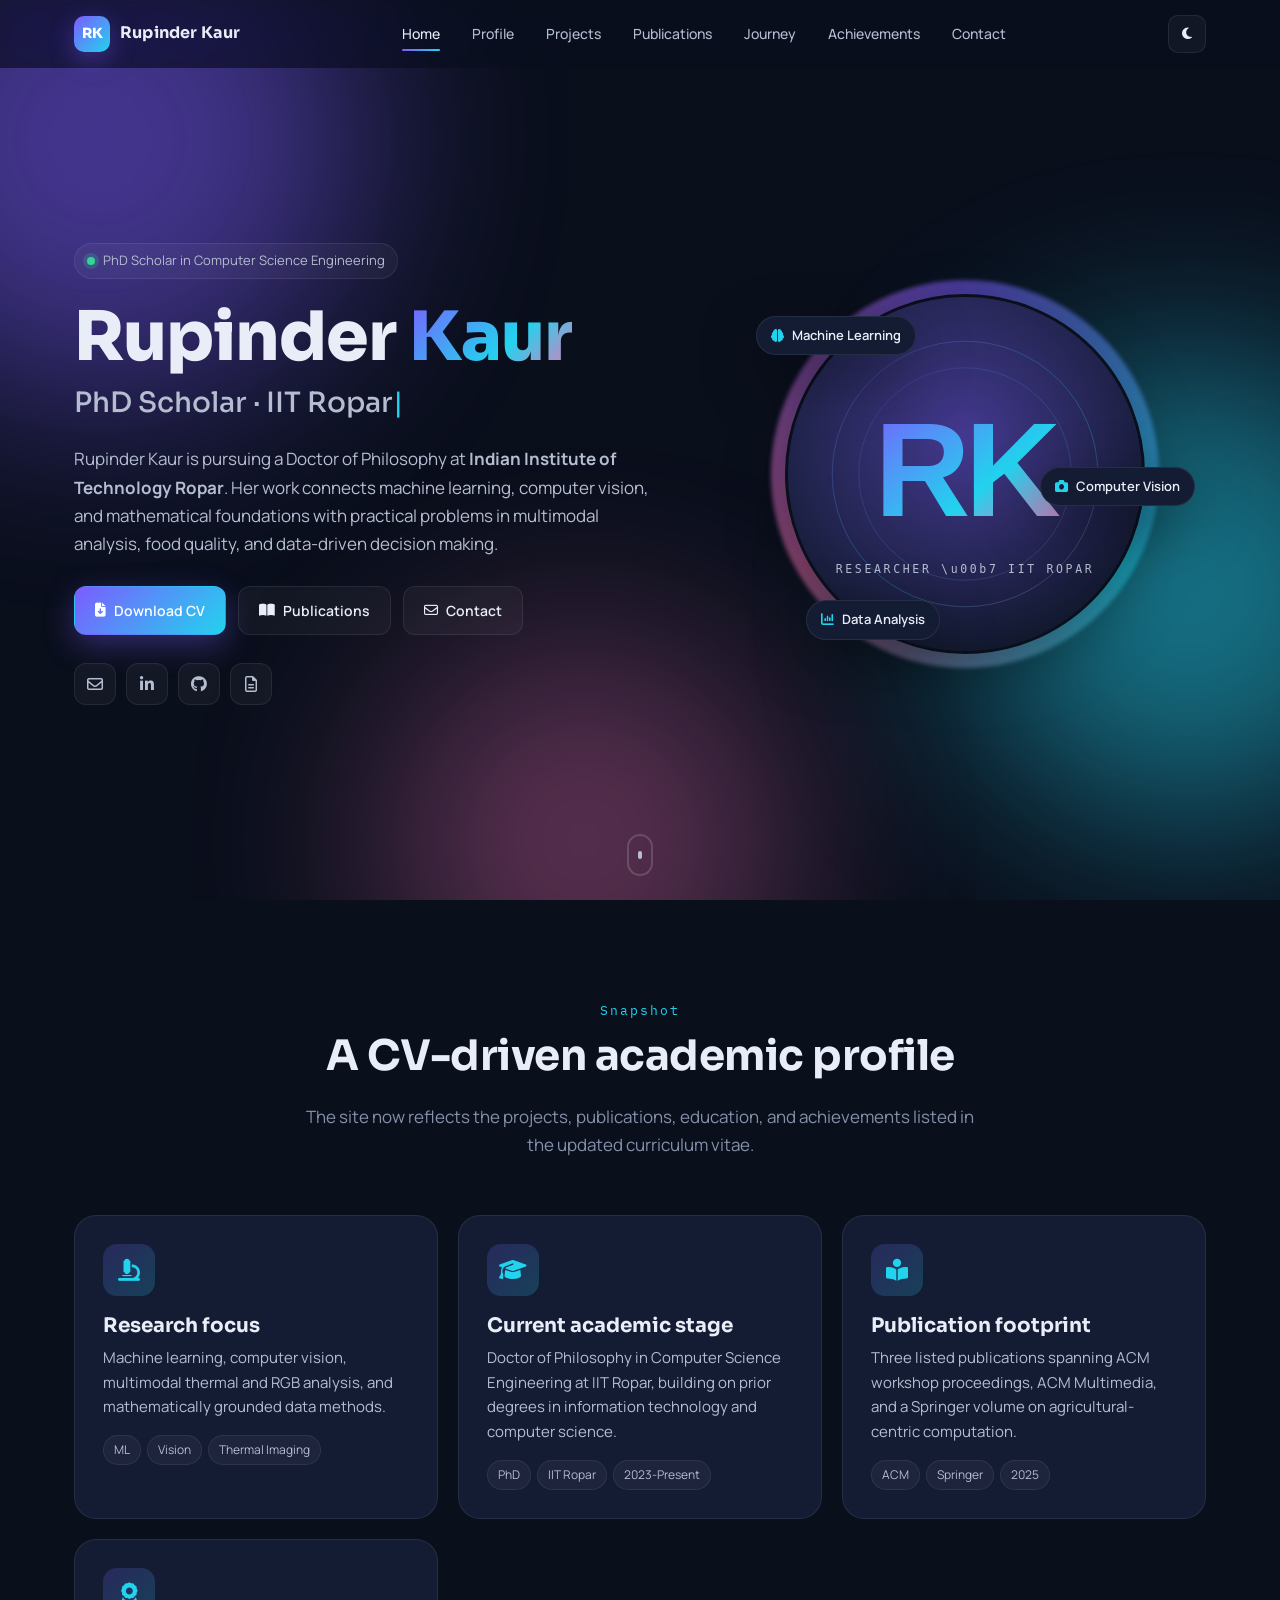
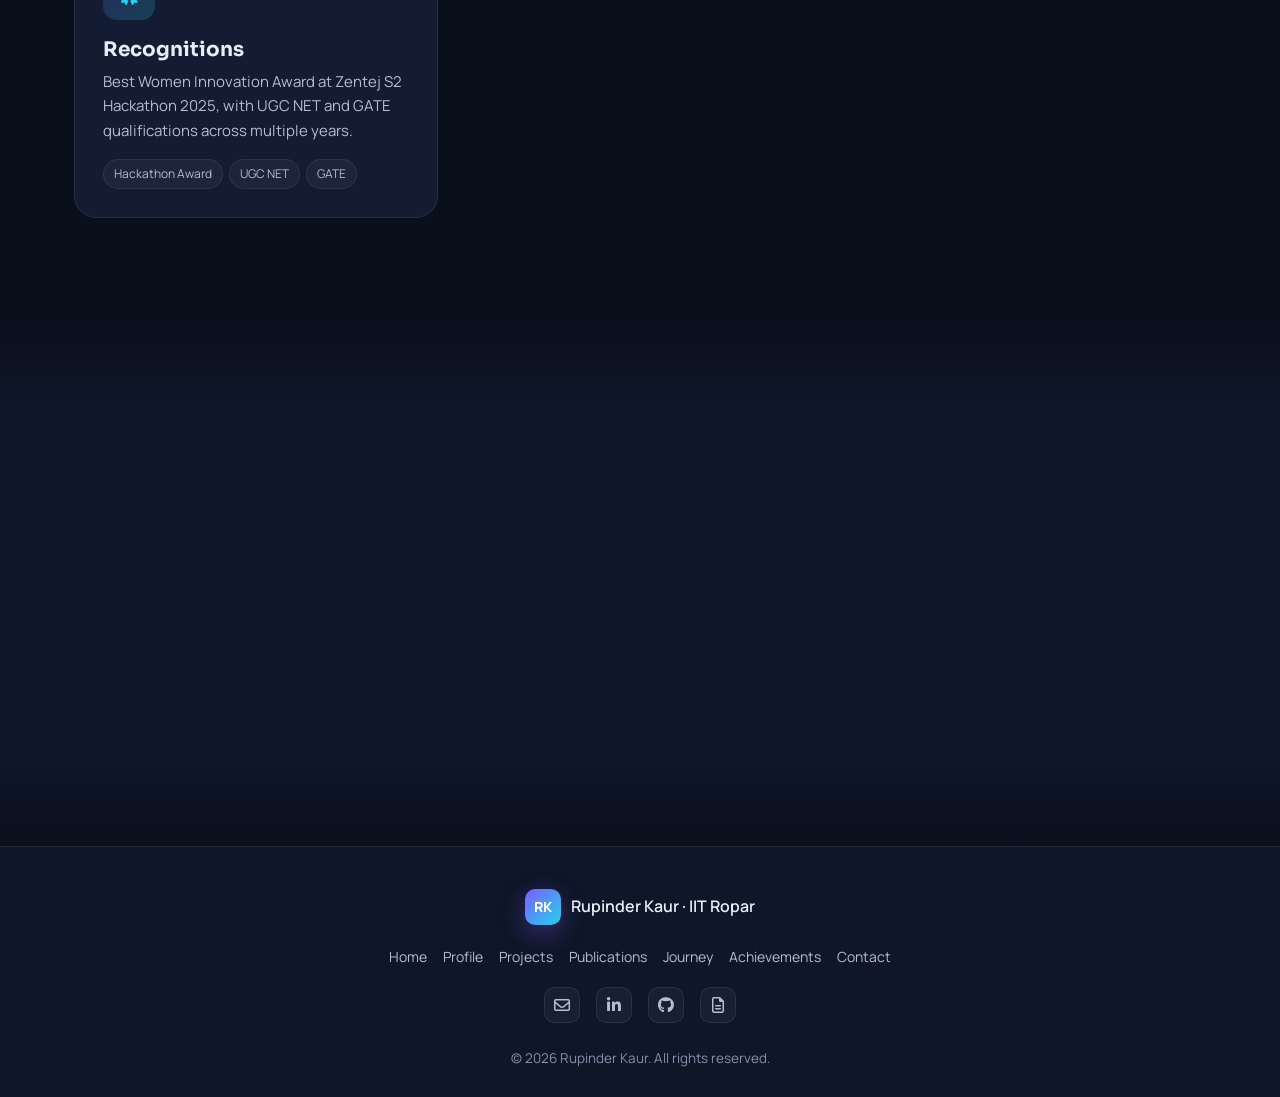
==== commit 78281eaf: "Restore original site color theme" ====
--- a/index.html
+++ b/index.html
@@ -5,7 +5,7 @@
   <meta name="viewport" content="width=device-width, initial-scale=1.0" />
   <meta name="description" content="Rupinder Kaur - PhD scholar in Computer Science Engineering at IIT Ropar." />
   <meta name="author" content="Rupinder Kaur" />
-  <meta name="theme-color" content="#09131b" />
+  <meta name="theme-color" content="#0b1220" />
   <title>Rupinder Kaur - IIT Ropar</title>
 
   <link rel="icon" type="image/svg+xml" href="assets/favicon.svg" />
--- a/css/style.css
+++ b/css/style.css
@@ -3,22 +3,22 @@
    ============================================================ */
 
 :root {
-  --bg:            #09131b;
-  --bg-soft:       #101d27;
-  --bg-elev:       #152431;
+  --bg:            #0a0f1c;
+  --bg-soft:       #0f1628;
+  --bg-elev:       #141c33;
   --surface:       rgba(255, 255, 255, 0.04);
   --surface-2:     rgba(255, 255, 255, 0.07);
-  --border:        rgba(194, 214, 231, 0.12);
-  --border-strong: rgba(194, 214, 231, 0.24);
-  --text:          #edf4fa;
-  --text-soft:     #bfd0df;
-  --text-muted:    #8fa6b8;
-  --brand:         #f59e0b;
-  --brand-2:       #14b8a6;
-  --accent:        #f97316;
+  --border:        rgba(255, 255, 255, 0.08);
+  --border-strong: rgba(255, 255, 255, 0.16);
+  --text:          #e8edf7;
+  --text-soft:     #b5bdd0;
+  --text-muted:    #8591ab;
+  --brand:         #7c5cff;
+  --brand-2:       #22d3ee;
+  --accent:        #f472b6;
   --success:       #34d399;
   --danger:        #f87171;
-  --shadow-lg:     0 20px 60px rgba(3, 12, 19, 0.42);
+  --shadow-lg:     0 20px 60px rgba(0,0,0,0.35);
   --radius-sm:     8px;
   --radius:        14px;
   --radius-lg:     22px;
@@ -28,17 +28,17 @@
 }
 
 :root[data-theme="light"] {
-  --bg:            #f4f1e8;
-  --bg-soft:       #fbf8f2;
-  --bg-elev:       #fffdf9;
-  --surface:       rgba(9, 19, 27, 0.035);
-  --surface-2:     rgba(9, 19, 27, 0.07);
-  --border:        rgba(9, 19, 27, 0.10);
-  --border-strong: rgba(9, 19, 27, 0.18);
-  --text:          #13212c;
-  --text-soft:     #334a5b;
-  --text-muted:    #63798a;
-  --shadow-lg:     0 18px 40px rgba(40, 54, 68, 0.12);
+  --bg:            #f7f8fc;
+  --bg-soft:       #ffffff;
+  --bg-elev:       #ffffff;
+  --surface:       rgba(10, 15, 28, 0.03);
+  --surface-2:     rgba(10, 15, 28, 0.06);
+  --border:        rgba(10, 15, 28, 0.08);
+  --border-strong: rgba(10, 15, 28, 0.16);
+  --text:          #0b1220;
+  --text-soft:     #2b3550;
+  --text-muted:    #5a6685;
+  --shadow-lg:     0 20px 60px rgba(20, 30, 60, 0.12);
 }
 
 *, *::before, *::after { box-sizing: border-box; }
@@ -66,7 +66,7 @@
 .orb { position: absolute; border-radius: 50%; filter: blur(100px); opacity: .5; will-change: transform; }
 .orb-1 { width: 520px; height: 520px; background: var(--brand); top: -120px; left: -160px; animation: float1 22s ease-in-out infinite; }
 .orb-2 { width: 460px; height: 460px; background: var(--brand-2); top: 40%; right: -140px; animation: float2 26s ease-in-out infinite; }
-.orb-3 { width: 400px; height: 400px; background: var(--accent); bottom: -140px; left: 30%; animation: float3 30s ease-in-out infinite; opacity: .28; }
+.orb-3 { width: 400px; height: 400px; background: var(--accent); bottom: -140px; left: 30%; animation: float3 30s ease-in-out infinite; opacity: .35; }
 :root[data-theme="light"] .orb { opacity: .22; }
 
 @keyframes float1 { 0%,100%{transform:translate(0,0)} 50%{transform:translate(80px,60px)} }
@@ -95,7 +95,7 @@
   width: 36px; height: 36px; border-radius: 10px;
   background: linear-gradient(135deg, var(--brand), var(--brand-2));
   color: #fff; font-weight: 800; font-size: 14px;
-  box-shadow: 0 8px 24px rgba(245,158,11,.28);
+  box-shadow: 0 8px 24px rgba(124,92,255,.35);
 }
 .brand-text { font-size: 16px; letter-spacing: .2px; }
 
@@ -133,9 +133,9 @@
 .btn-primary {
   color: #fff;
   background: linear-gradient(135deg, var(--brand), var(--brand-2));
-  box-shadow: 0 10px 30px rgba(20,184,166,.24);
+  box-shadow: 0 10px 30px rgba(124,92,255,.35);
 }
-.btn-primary:hover { transform: translateY(-2px); box-shadow: 0 14px 36px rgba(20,184,166,.34); color: #fff; }
+.btn-primary:hover { transform: translateY(-2px); box-shadow: 0 14px 36px rgba(124,92,255,.45); color: #fff; }
 .btn-ghost { color: var(--text); background: var(--surface); border-color: var(--border); }
 .btn-ghost:hover { background: var(--surface-2); border-color: var(--border-strong); transform: translateY(-2px); color: var(--text); }
 
@@ -174,7 +174,7 @@
 }
 .hero-socials a:hover {
   color: var(--text); border-color: var(--brand); background: var(--surface-2);
-  transform: translateY(-2px); box-shadow: 0 10px 24px rgba(20,184,166,.18);
+  transform: translateY(-2px); box-shadow: 0 10px 24px rgba(124,92,255,.2);
 }
 
 .hero-visual { display: grid; place-items: center; position: relative; }
@@ -274,7 +274,7 @@
 }
 .card::before {
   content: ""; position: absolute; inset: 0;
-  background: radial-gradient(600px circle at var(--x,50%) var(--y,50%), rgba(20,184,166,.14), transparent 40%);
+  background: radial-gradient(600px circle at var(--x,50%) var(--y,50%), rgba(124,92,255,.14), transparent 40%);
   opacity: 0; transition: opacity .3s var(--ease); pointer-events: none;
 }
 .card:hover { transform: translateY(-6px); border-color: var(--brand); box-shadow: var(--shadow-lg); }
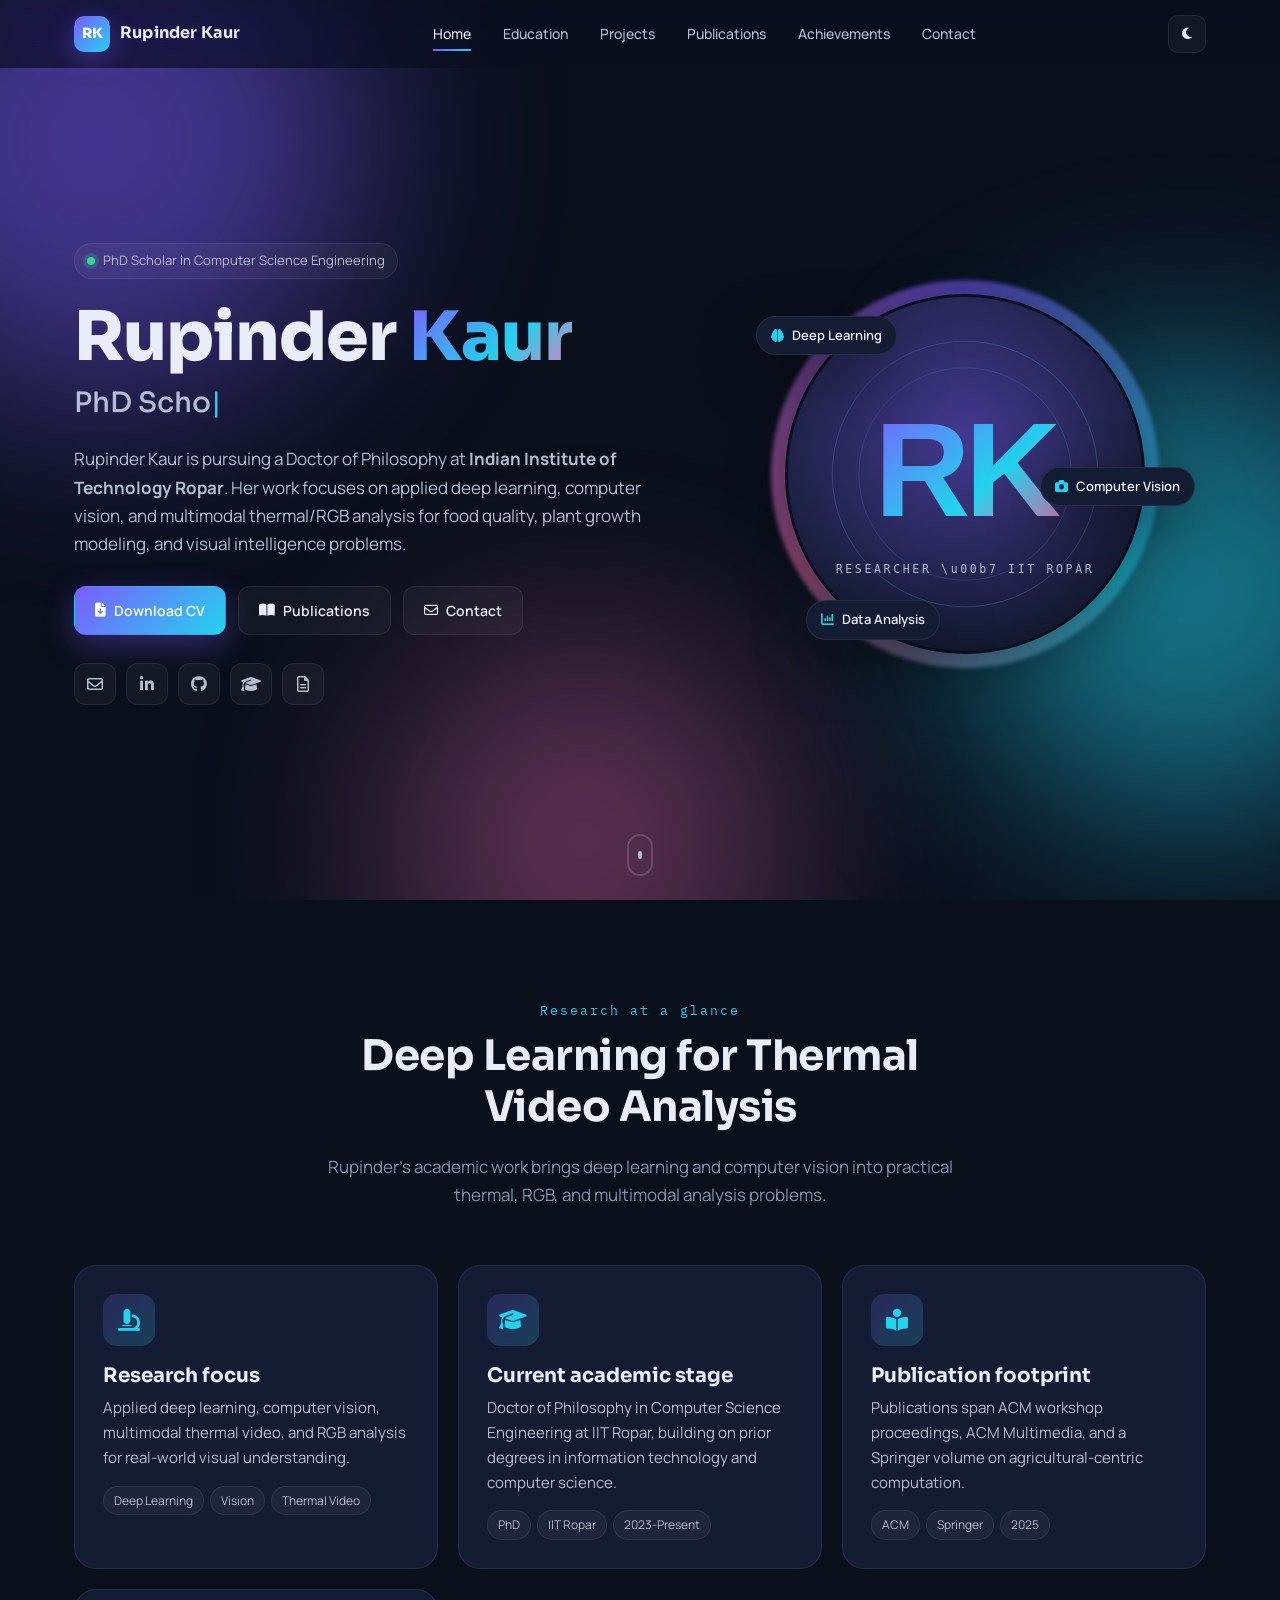
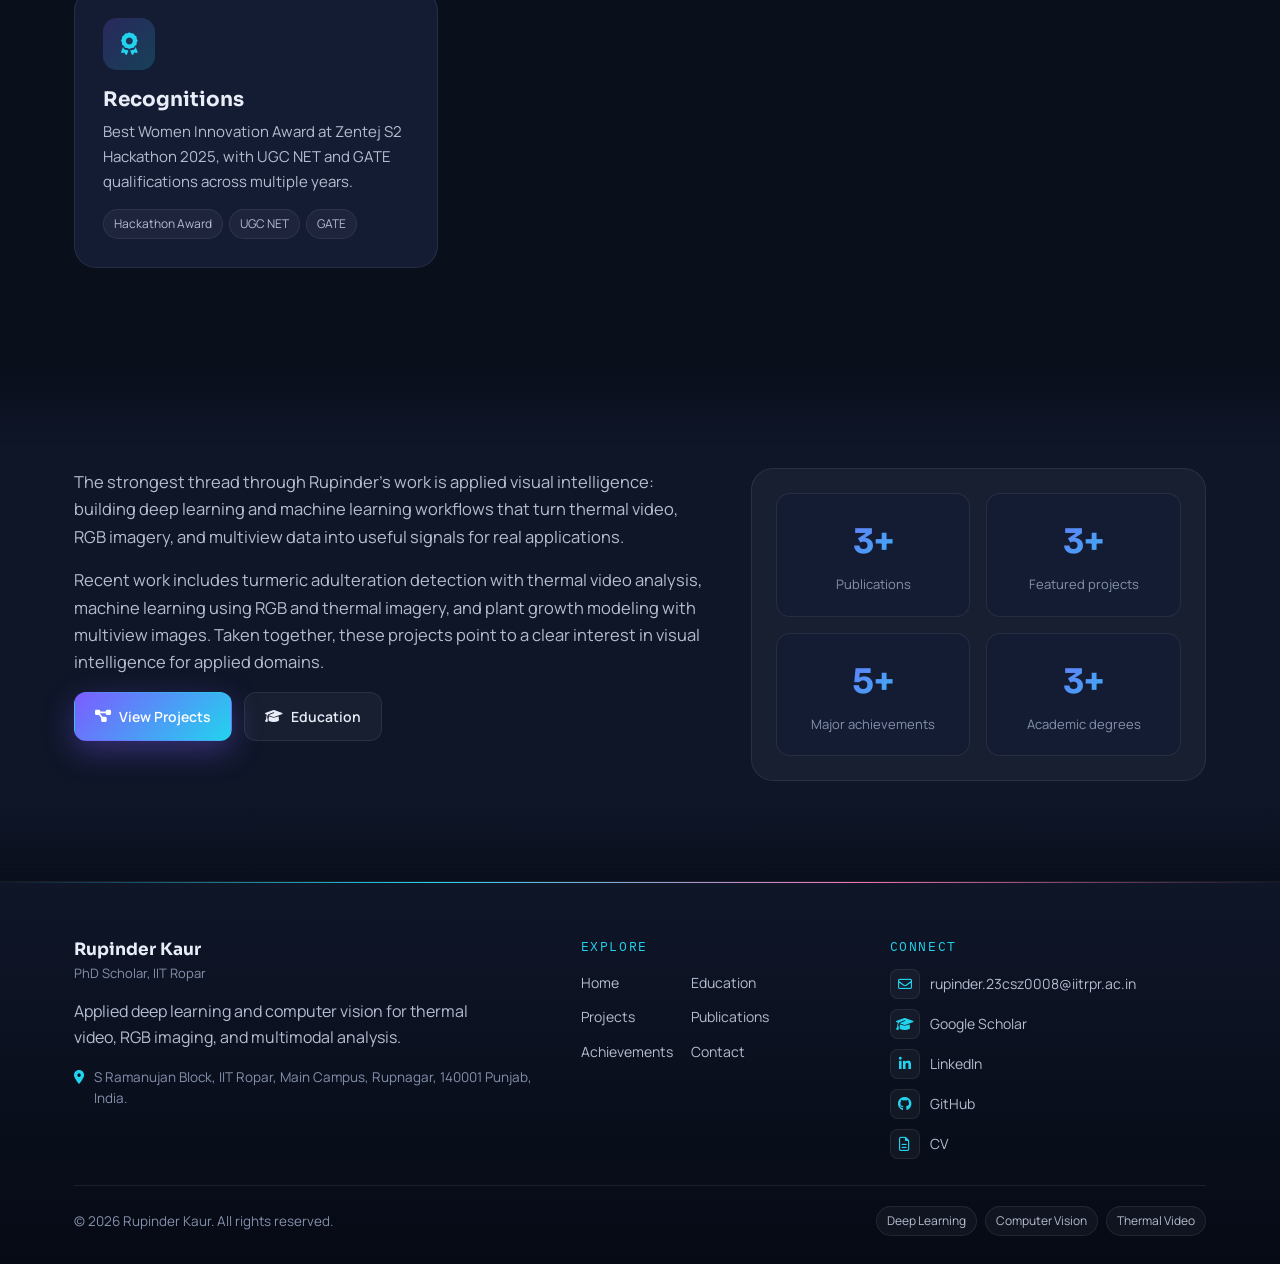
==== commit 4d4c4581: "Some fixes" ====
--- a/index.html
+++ b/index.html
@@ -30,10 +30,9 @@
       </a>
       <nav class="nav-links" id="navLinks" aria-label="Primary">
         <a href="index.html" class="nav-link active">Home</a>
-        <a href="about.html" class="nav-link">Profile</a>
+        <a href="about.html" class="nav-link">Education</a>
         <a href="research.html" class="nav-link">Projects</a>
         <a href="publications.html" class="nav-link">Publications</a>
-        <a href="experience.html" class="nav-link">Journey</a>
         <a href="teaching.html" class="nav-link">Achievements</a>
         <a href="contact.html" class="nav-link">Contact</a>
       </nav>
@@ -57,8 +56,8 @@
           <h2 class="hero-role"><span id="typed"></span><span class="cursor">|</span></h2>
           <p class="hero-desc">
             Rupinder Kaur is pursuing a Doctor of Philosophy at <strong>Indian Institute of Technology Ropar</strong>.
-            Her work connects machine learning, computer vision, and mathematical foundations with practical problems
-            in multimodal analysis, food quality, and data-driven decision making.
+            Her work focuses on applied deep learning, computer vision, and multimodal thermal/RGB analysis for food
+            quality, plant growth modeling, and visual intelligence problems.
           </p>
           <div class="hero-cta">
             <a href="docs/CV.pdf" class="btn btn-primary" target="_blank" rel="noopener"><i class="fa-solid fa-file-arrow-down"></i> Download CV</a>
@@ -66,9 +65,10 @@
             <a href="contact.html" class="btn btn-ghost"><i class="fa-regular fa-envelope"></i> Contact</a>
           </div>
           <ul class="hero-socials" aria-label="Social links">
-            <li><a href="mailto:rupinder.kaur@iitrpr.ac.in" aria-label="Email"><i class="fa-regular fa-envelope"></i></a></li>
+            <li><a href="mailto:rupinder.23csz0008@iitrpr.ac.in" aria-label="Email"><i class="fa-regular fa-envelope"></i></a></li>
             <li><a href="https://www.linkedin.com/in/rupinder-kaur-432367361/" target="_blank" rel="noopener" aria-label="LinkedIn"><i class="fa-brands fa-linkedin-in"></i></a></li>
             <li><a href="https://github.com/rupiinder-kaur" target="_blank" rel="noopener" aria-label="GitHub"><i class="fa-brands fa-github"></i></a></li>
+            <li><a href="https://scholar.google.com/citations?hl=en&amp;user=rMJRRw0AAAAJ" target="_blank" rel="noopener" aria-label="Google Scholar"><i class="fa-solid fa-graduation-cap"></i></a></li>
             <li><a href="docs/CV.pdf" target="_blank" rel="noopener" aria-label="Curriculum Vitae"><i class="fa-regular fa-file-lines"></i></a></li>
           </ul>
         </div>
@@ -78,28 +78,28 @@
             <div class="avatar">
               <img src="assets/profile.svg" alt="Portrait of Rupinder Kaur" />
             </div>
-            <div class="floating-badge badge-1"><i class="fa-solid fa-brain"></i> Machine Learning</div>
+            <div class="floating-badge badge-1"><i class="fa-solid fa-brain"></i> Deep Learning</div>
             <div class="floating-badge badge-2"><i class="fa-solid fa-camera"></i> Computer Vision</div>
             <div class="floating-badge badge-3"><i class="fa-solid fa-chart-column"></i> Data Analysis</div>
           </div>
         </div>
       </div>
-      <a href="about.html" class="scroll-indicator" aria-label="Go to Profile"><span></span></a>
+      <a href="about.html" class="scroll-indicator" aria-label="Go to Education"><span></span></a>
     </section>
 
     <section class="section">
       <div class="container">
         <header class="section-head" data-animate="fade-up">
-          <p class="section-eyebrow">Snapshot</p>
-          <h2 class="section-title">A CV-driven academic profile</h2>
-          <p class="section-sub">The site now reflects the projects, publications, education, and achievements listed in the updated curriculum vitae.</p>
+          <p class="section-eyebrow">Research at a glance</p>
+          <h2 class="section-title">Deep Learning for Thermal Video Analysis</h2>
+          <p class="section-sub">Rupinder's academic work brings deep learning and computer vision into practical thermal, RGB, and multimodal analysis problems.</p>
         </header>
         <div class="cards-grid">
           <article class="card" data-animate="fade-up">
             <div class="card-icon"><i class="fa-solid fa-microscope"></i></div>
             <h3>Research focus</h3>
-            <p>Machine learning, computer vision, multimodal thermal and RGB analysis, and mathematically grounded data methods.</p>
-            <ul class="chips"><li>ML</li><li>Vision</li><li>Thermal Imaging</li></ul>
+            <p>Applied deep learning, computer vision, multimodal thermal video, and RGB analysis for real-world visual understanding.</p>
+            <ul class="chips"><li>Deep Learning</li><li>Vision</li><li>Thermal Video</li></ul>
           </article>
           <article class="card" data-animate="fade-up" data-delay="80">
             <div class="card-icon"><i class="fa-solid fa-graduation-cap"></i></div>
@@ -110,7 +110,7 @@
           <article class="card" data-animate="fade-up" data-delay="160">
             <div class="card-icon"><i class="fa-solid fa-book-open-reader"></i></div>
             <h3>Publication footprint</h3>
-            <p>Three listed publications spanning ACM workshop proceedings, ACM Multimedia, and a Springer volume on agricultural-centric computation.</p>
+            <p>Publications span ACM workshop proceedings, ACM Multimedia, and a Springer volume on agricultural-centric computation.</p>
             <ul class="chips"><li>ACM</li><li>Springer</li><li>2025</li></ul>
           </article>
           <article class="card" data-animate="fade-up" data-delay="240">
@@ -128,25 +128,25 @@
         <div class="about-grid">
           <div class="about-text" data-animate="fade-up">
             <p>
-              The strongest thread through Rupinder's work is translation: taking a solid mathematical or machine
-              learning idea and carrying it into a real application. That pattern shows up across coursework,
-              publication topics, and her earlier web development project work.
+              The strongest thread through Rupinder's work is applied visual intelligence: building deep learning
+              and machine learning workflows that turn thermal video, RGB imagery, and multiview data into useful
+              signals for real applications.
             </p>
             <p>
-              Recent work listed in the CV includes turmeric adulteration detection with thermal video analysis,
-              machine learning using RGB and thermal imagery, and plant growth modeling with multiview images.
+              Recent work includes turmeric adulteration detection with thermal video analysis, machine learning using
+              RGB and thermal imagery, and plant growth modeling with multiview images.
               Taken together, these projects point to a clear interest in visual intelligence for applied domains.
             </p>
             <div class="hero-cta">
               <a href="research.html" class="btn btn-primary"><i class="fa-solid fa-diagram-project"></i> View Projects</a>
-              <a href="experience.html" class="btn btn-ghost"><i class="fa-solid fa-timeline"></i> View Journey</a>
+              <a href="about.html" class="btn btn-ghost"><i class="fa-solid fa-graduation-cap"></i> Education</a>
             </div>
           </div>
 
           <aside class="about-stats" data-animate="fade-up" data-delay="120">
             <div class="stat-card">
               <div class="stat-num" data-count="3">0</div>
-              <div class="stat-label">Publications listed</div>
+              <div class="stat-label">Publications</div>
             </div>
             <div class="stat-card">
               <div class="stat-num" data-count="3">0</div>
@@ -168,26 +168,50 @@
 
   <footer class="footer">
     <div class="container footer-inner">
-      <div class="footer-brand">
-        <span class="brand-mark">RK</span>
-        <p>Rupinder Kaur · IIT Ropar</p>
-      </div>
-      <ul class="footer-links">
-        <li><a href="index.html">Home</a></li>
-        <li><a href="about.html">Profile</a></li>
-        <li><a href="research.html">Projects</a></li>
-        <li><a href="publications.html">Publications</a></li>
-        <li><a href="experience.html">Journey</a></li>
-        <li><a href="teaching.html">Achievements</a></li>
-        <li><a href="contact.html">Contact</a></li>
-      </ul>
-      <ul class="footer-socials" aria-label="Social">
-        <li><a href="mailto:rupinder.kaur@iitrpr.ac.in" aria-label="Email"><i class="fa-regular fa-envelope"></i></a></li>
-        <li><a href="https://www.linkedin.com/in/rupinder-kaur-432367361/" target="_blank" rel="noopener" aria-label="LinkedIn"><i class="fa-brands fa-linkedin-in"></i></a></li>
-        <li><a href="https://github.com/rupiinder-kaur" target="_blank" rel="noopener" aria-label="GitHub"><i class="fa-brands fa-github"></i></a></li>
-        <li><a href="docs/CV.pdf" target="_blank" rel="noopener" aria-label="CV"><i class="fa-regular fa-file-lines"></i></a></li>
-      </ul>
-      <p class="copyright">&copy; <span id="year"></span> Rupinder Kaur. All rights reserved.</p>
+      <div class="footer-main">
+        <div class="footer-intro">
+          <a href="index.html" class="footer-brand">
+            <span class="footer-brand-text">
+              <strong>Rupinder Kaur</strong>
+              <small>PhD Scholar, IIT Ropar</small>
+            </span>
+          </a>
+          <p>Applied deep learning and computer vision for thermal video, RGB imaging, and multimodal analysis.</p>
+          <address class="footer-address">
+            <i class="fa-solid fa-location-dot"></i>
+            <span>S Ramanujan Block, IIT Ropar, Main Campus, Rupnagar, 140001 Punjab, India.</span>
+          </address>
+        </div>
+        <nav class="footer-col" aria-label="Footer navigation">
+          <p class="footer-heading">Explore</p>
+          <ul class="footer-links">
+            <li><a href="index.html">Home</a></li>
+            <li><a href="about.html">Education</a></li>
+            <li><a href="research.html">Projects</a></li>
+            <li><a href="publications.html">Publications</a></li>
+            <li><a href="teaching.html">Achievements</a></li>
+            <li><a href="contact.html">Contact</a></li>
+          </ul>
+        </nav>
+        <div class="footer-col">
+          <p class="footer-heading">Connect</p>
+          <ul class="footer-socials" aria-label="Academic and social profiles">
+            <li><a href="mailto:rupinder.23csz0008@iitrpr.ac.in"><i class="fa-regular fa-envelope"></i><span>rupinder.23csz0008@iitrpr.ac.in</span></a></li>
+            <li><a href="https://scholar.google.com/citations?hl=en&amp;user=rMJRRw0AAAAJ" target="_blank" rel="noopener"><i class="fa-solid fa-graduation-cap"></i><span>Google Scholar</span></a></li>
+            <li><a href="https://www.linkedin.com/in/rupinder-kaur-432367361/" target="_blank" rel="noopener"><i class="fa-brands fa-linkedin-in"></i><span>LinkedIn</span></a></li>
+            <li><a href="https://github.com/rupiinder-kaur" target="_blank" rel="noopener"><i class="fa-brands fa-github"></i><span>GitHub</span></a></li>
+            <li><a href="docs/CV.pdf" target="_blank" rel="noopener"><i class="fa-regular fa-file-lines"></i><span>CV</span></a></li>
+          </ul>
+        </div>
+      </div>
+      <div class="footer-bottom">
+        <p class="copyright">&copy; <span id="year"></span> Rupinder Kaur. All rights reserved.</p>
+        <div class="footer-tags" aria-label="Research themes">
+          <span>Deep Learning</span>
+          <span>Computer Vision</span>
+          <span>Thermal Video</span>
+        </div>
+      </div>
     </div>
   </footer>
 
--- a/css/style.css
+++ b/css/style.css
@@ -390,8 +390,9 @@
 .mentoring h3 { display: flex; align-items: center; gap: 10px; font-size: 19px; }
 .mentoring h3 i { color: var(--brand); }
 
-.contact-grid { display: grid; grid-template-columns: 1fr 1.2fr; gap: 32px; }
-.contact-info { display: grid; gap: 20px; align-content: start; }
+.contact-grid { display: grid; grid-template-columns: 1fr 1.2fr; gap: 32px; }
+.contact-grid-single { grid-template-columns: minmax(0, 760px); justify-content: center; }
+.contact-info { display: grid; gap: 20px; align-content: start; }
 .contact-row {
   display: flex; gap: 16px; padding: 20px;
   background: var(--bg-elev); border: 1px solid var(--border);
@@ -408,45 +409,79 @@
 .contact-row p:last-child { margin-bottom: 0; font-size: 15px; }
 .profile-links a { margin-right: 2px; }
 
-.contact-form {
-  display: grid; gap: 14px;
-  padding: 28px; background: var(--bg-elev);
-  border: 1px solid var(--border); border-radius: var(--radius-lg);
-}
-.form-row { display: grid; grid-template-columns: 1fr 1fr; gap: 14px; }
-.contact-form label { display: grid; gap: 6px; font-size: 13.5px; font-weight: 500; color: var(--text-soft); }
-.contact-form input, .contact-form textarea {
-  width: 100%; padding: 11px 14px; border-radius: 10px;
-  background: var(--bg-soft); border: 1px solid var(--border);
-  color: var(--text); font-size: 14.5px; font-family: inherit;
-  transition: border-color .2s var(--ease), box-shadow .2s var(--ease);
-}
-.contact-form input:focus, .contact-form textarea:focus {
-  outline: none; border-color: var(--brand);
-  box-shadow: 0 0 0 3px rgba(124,92,255,.2);
-}
-.contact-form textarea { resize: vertical; min-height: 120px; }
-.form-note { font-size: 13.5px; margin: 0; }
-.form-note.ok { color: var(--success); }
-.form-note.err { color: var(--danger); }
-
-.footer {
-  border-top: 1px solid var(--border);
-  padding: 42px 0 28px; background: var(--bg-soft);
-}
-.footer-inner { display: grid; gap: 18px; text-align: center; }
-.footer-brand { display: inline-flex; align-items: center; gap: 10px; justify-content: center; }
-.footer-brand p { margin: 0; color: var(--text); font-weight: 600; }
-.footer-links, .footer-socials { display: flex; gap: 16px; justify-content: center; flex-wrap: wrap; }
-.footer-links a { color: var(--text-soft); font-size: 14px; }
-.footer-links a:hover { color: var(--text); }
-.footer-socials a {
-  width: 36px; height: 36px; display: grid; place-items: center;
-  border-radius: 10px; border: 1px solid var(--border); background: var(--surface);
-  color: var(--text-soft);
-}
-.footer-socials a:hover { color: var(--text); border-color: var(--brand); }
-.copyright { color: var(--text-muted); font-size: 13.5px; margin: 6px 0 0; }
+.footer {
+  position: relative;
+  border-top: 1px solid var(--border);
+  padding: 54px 0 28px;
+  background: linear-gradient(180deg, var(--bg-soft), color-mix(in oklab, var(--bg) 86%, #000 14%));
+  overflow: hidden;
+}
+.footer::before {
+  content: "";
+  position: absolute; top: 0; left: 0; right: 0; height: 1px;
+  background: linear-gradient(90deg, transparent, var(--brand-2), var(--accent), transparent);
+}
+.footer-inner { display: grid; gap: 26px; text-align: left; }
+.footer-main {
+  display: grid;
+  grid-template-columns: minmax(260px, 1.2fr) minmax(180px, .7fr) minmax(220px, .8fr);
+  gap: 32px;
+  align-items: start;
+}
+.footer-intro p { max-width: 430px; margin: 14px 0 0; color: var(--text-soft); }
+.footer-address {
+  display: flex; gap: 10px; align-items: flex-start;
+  max-width: 460px; margin: 16px 0 0;
+  color: var(--text-muted); font-style: normal; font-size: 13.5px; line-height: 1.55;
+}
+.footer-address i { color: var(--brand-2); margin-top: 4px; }
+.footer-brand {
+  display: inline-flex; align-items: center; gap: 12px; justify-content: flex-start;
+  color: var(--text);
+}
+.footer-brand:hover { color: var(--text); }
+.footer-brand-text { display: grid; gap: 2px; }
+.footer-brand-text strong { font-family: 'Sora', 'Manrope', sans-serif; font-size: 17px; line-height: 1.2; }
+.footer-brand-text small { color: var(--text-muted); font-size: 13px; }
+.footer-heading {
+  font-family: 'IBM Plex Mono', monospace;
+  color: var(--brand-2);
+  font-size: 12.5px;
+  letter-spacing: 1.6px;
+  text-transform: uppercase;
+  margin: 0 0 12px;
+}
+.footer-links {
+  display: grid;
+  grid-template-columns: repeat(2, minmax(0, max-content));
+  gap: 8px 18px;
+  justify-content: start;
+}
+.footer-links a { color: var(--text-soft); font-size: 14px; }
+.footer-links a:hover { color: var(--text); }
+.footer-socials { display: grid; gap: 10px; justify-content: start; }
+.footer-socials a {
+  display: inline-flex; align-items: center; gap: 10px;
+  color: var(--text-soft); font-size: 14px;
+}
+.footer-socials a i {
+  width: 30px; height: 30px; display: grid; place-items: center;
+  border-radius: 8px; border: 1px solid var(--border); background: var(--surface);
+  color: var(--brand-2);
+  transition: all .2s var(--ease);
+}
+.footer-socials a:hover { color: var(--text); }
+.footer-socials a:hover i { color: var(--text); border-color: var(--brand); background: var(--surface-2); }
+.footer-bottom {
+  display: flex; align-items: center; justify-content: space-between; gap: 16px; flex-wrap: wrap;
+  border-top: 1px solid var(--border); padding-top: 20px;
+}
+.copyright { color: var(--text-muted); font-size: 13.5px; margin: 0; }
+.footer-tags { display: flex; gap: 8px; flex-wrap: wrap; }
+.footer-tags span {
+  font-size: 12px; padding: 4px 10px; border-radius: 999px;
+  background: var(--surface); border: 1px solid var(--border); color: var(--text-soft);
+}
 
 .to-top {
   position: fixed; right: 22px; bottom: 22px; z-index: 90;
@@ -471,7 +506,6 @@
   .hero-cta { display: inline-flex; }
   .hero-desc { margin-left: auto; margin-right: auto; }
   .about-grid, .contact-grid { grid-template-columns: 1fr; }
-  .form-row { grid-template-columns: 1fr; }
 }
 
 @media (max-width: 760px) {
@@ -492,11 +526,15 @@
   .section { padding: 72px 0; }
   .pub-item { grid-template-columns: 1fr; gap: 8px; }
   .pub-year { padding-top: 0; }
-  .floating-badge { font-size: 11px; padding: 6px 10px; }
-  .badge-1 { left: -2%; } .badge-2 { right: -6%; } .badge-3 { left: 2%; }
-  .stat-card { padding: 16px 12px; }
-  .stat-num { font-size: 28px; }
-}
+  .floating-badge { font-size: 11px; padding: 6px 10px; }
+  .badge-1 { left: -2%; } .badge-2 { right: -6%; } .badge-3 { left: 2%; }
+  .stat-card { padding: 16px 12px; }
+  .stat-num { font-size: 28px; }
+  .footer { padding: 42px 0 24px; }
+  .footer-main { grid-template-columns: 1fr; gap: 24px; }
+  .footer-links { grid-template-columns: repeat(2, minmax(0, 1fr)); }
+  .footer-bottom { align-items: flex-start; flex-direction: column; }
+}
 
 @media (prefers-reduced-motion: reduce) {
   *, *::before, *::after { animation-duration: .01ms !important; animation-iteration-count: 1 !important; transition-duration: .01ms !important; scroll-behavior: auto !important; }
